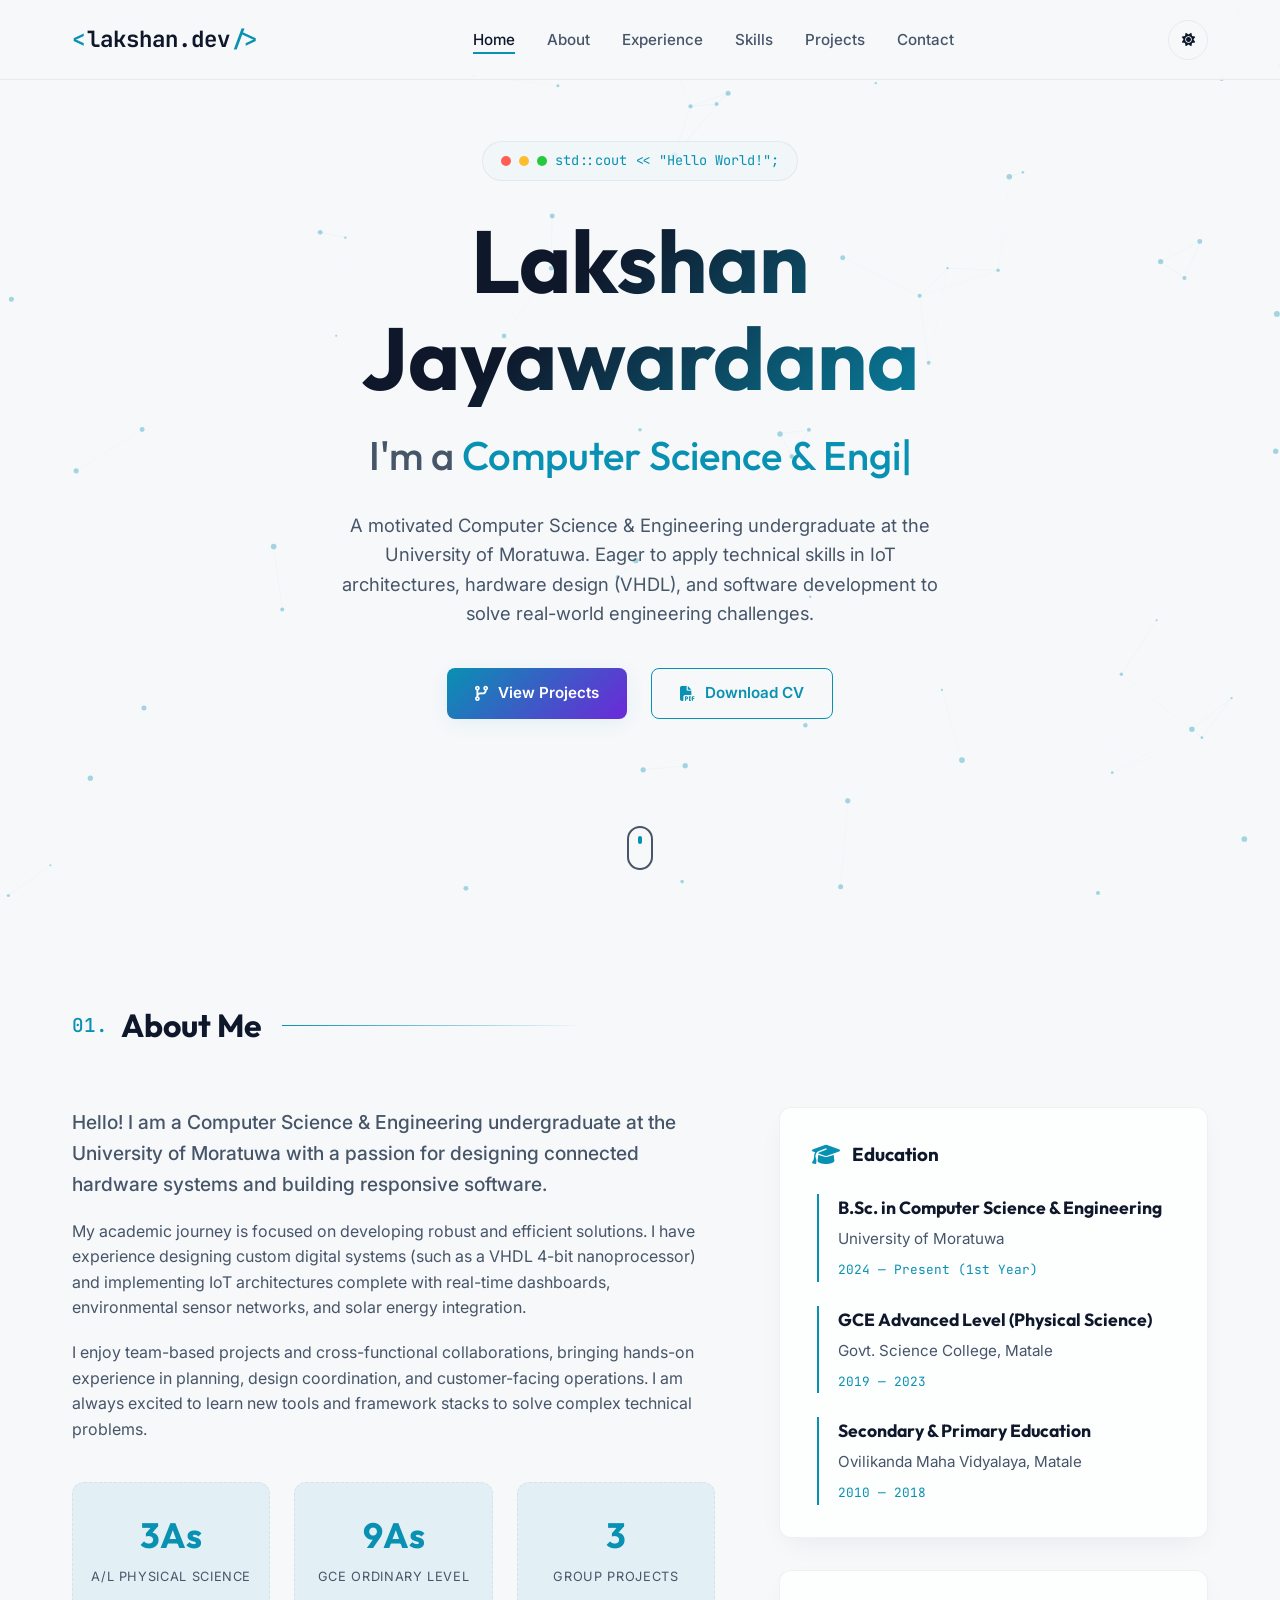
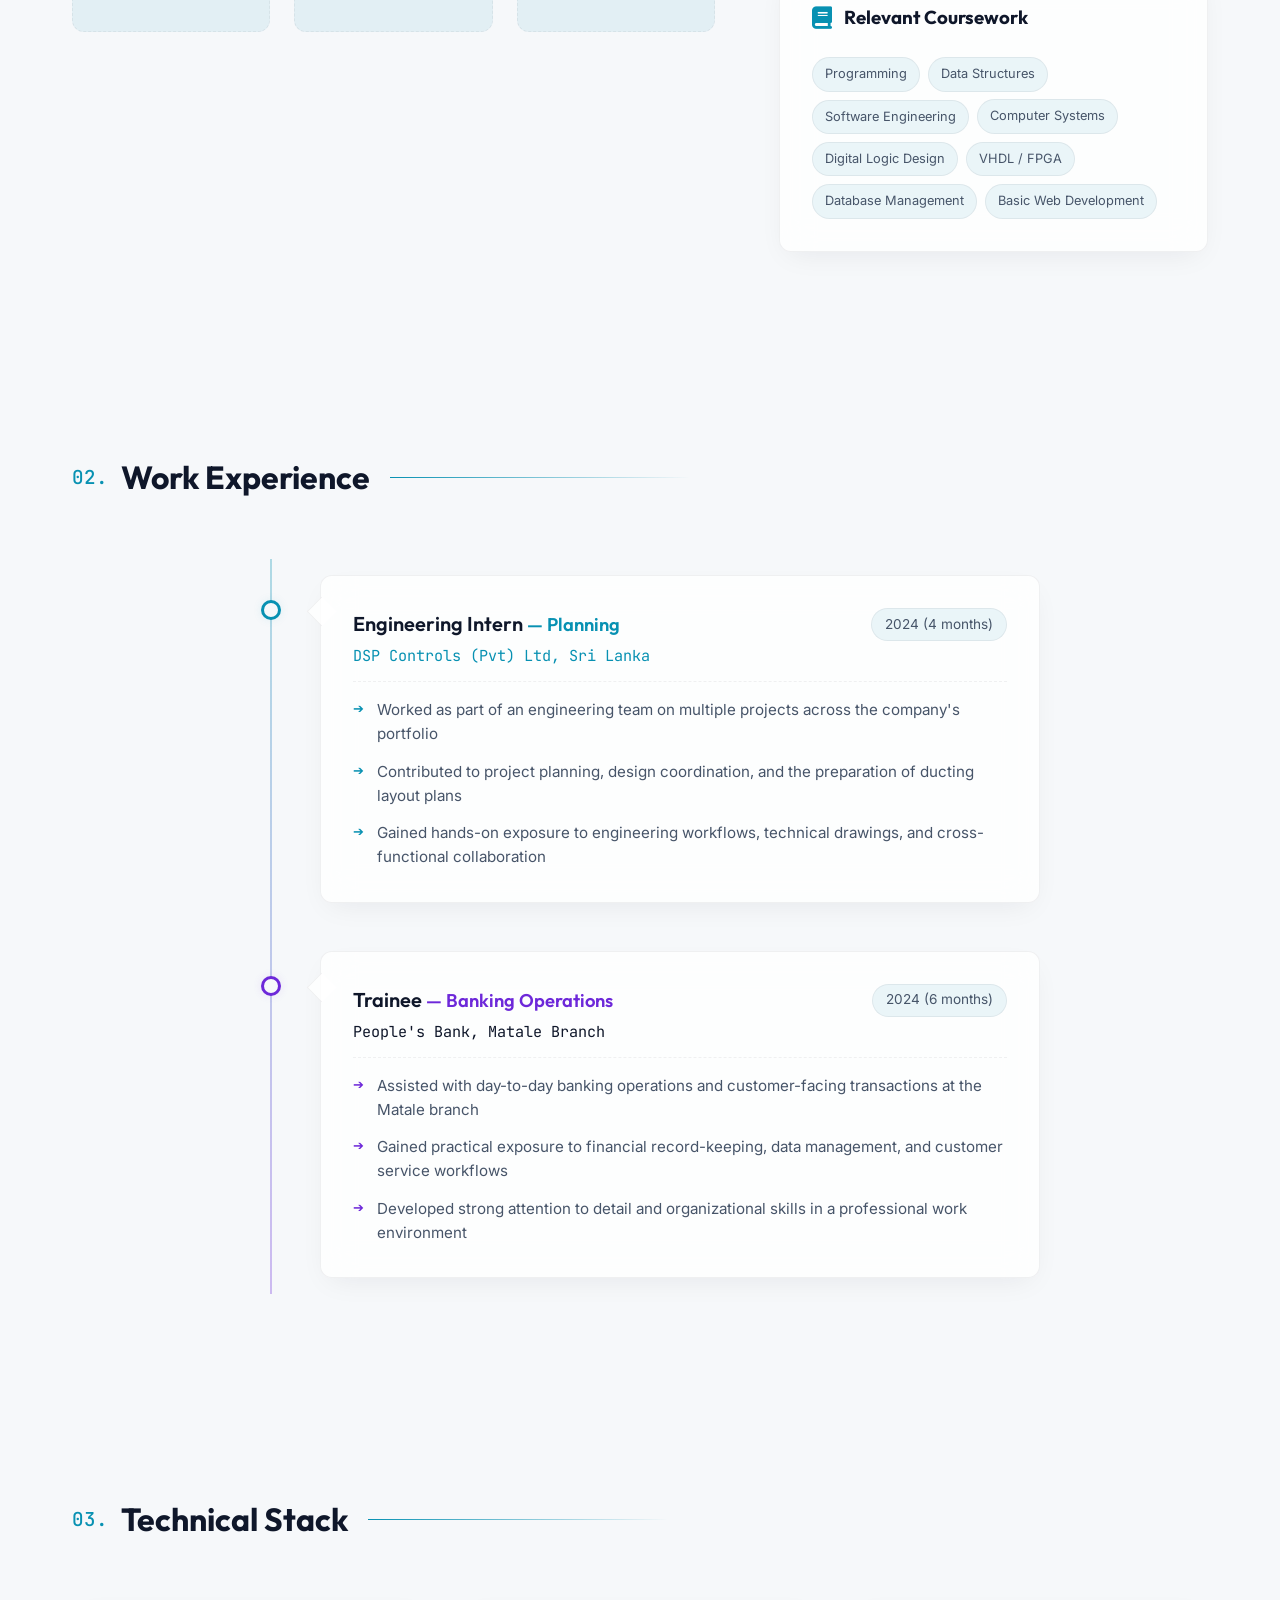
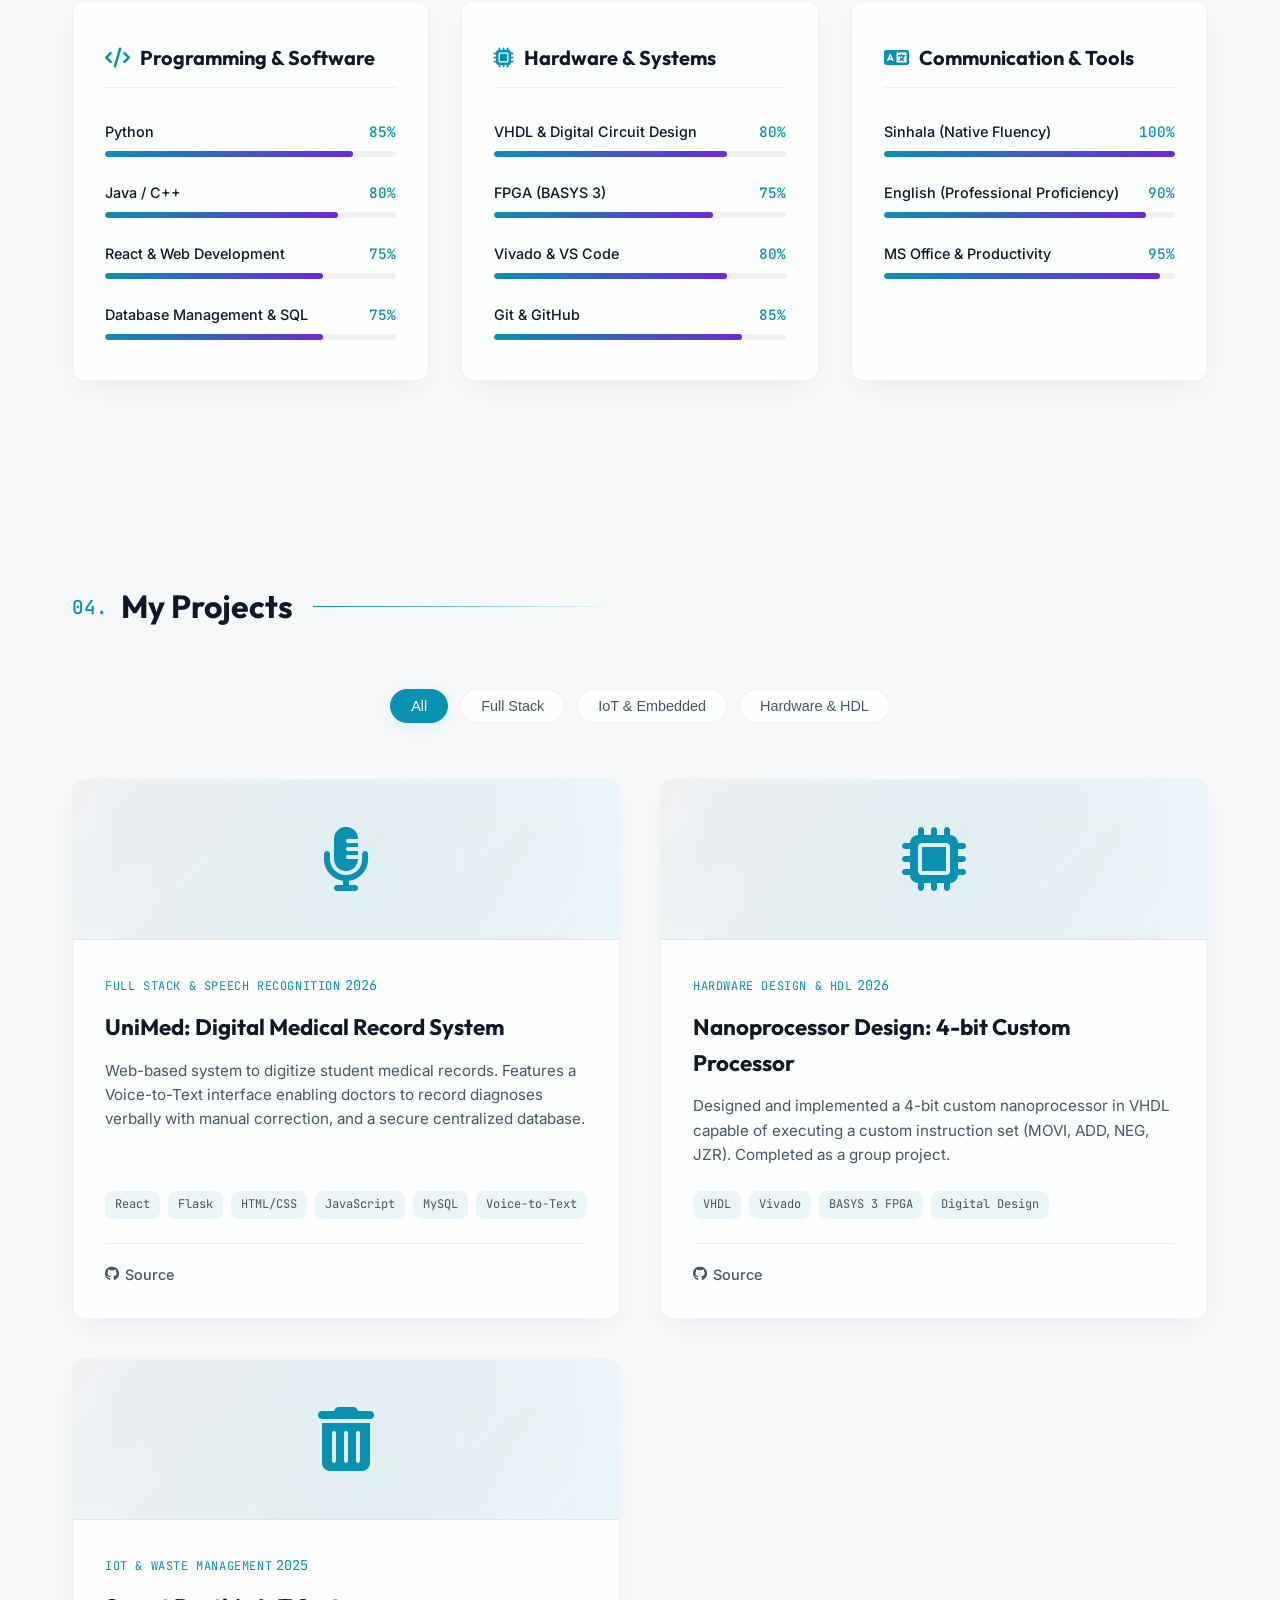
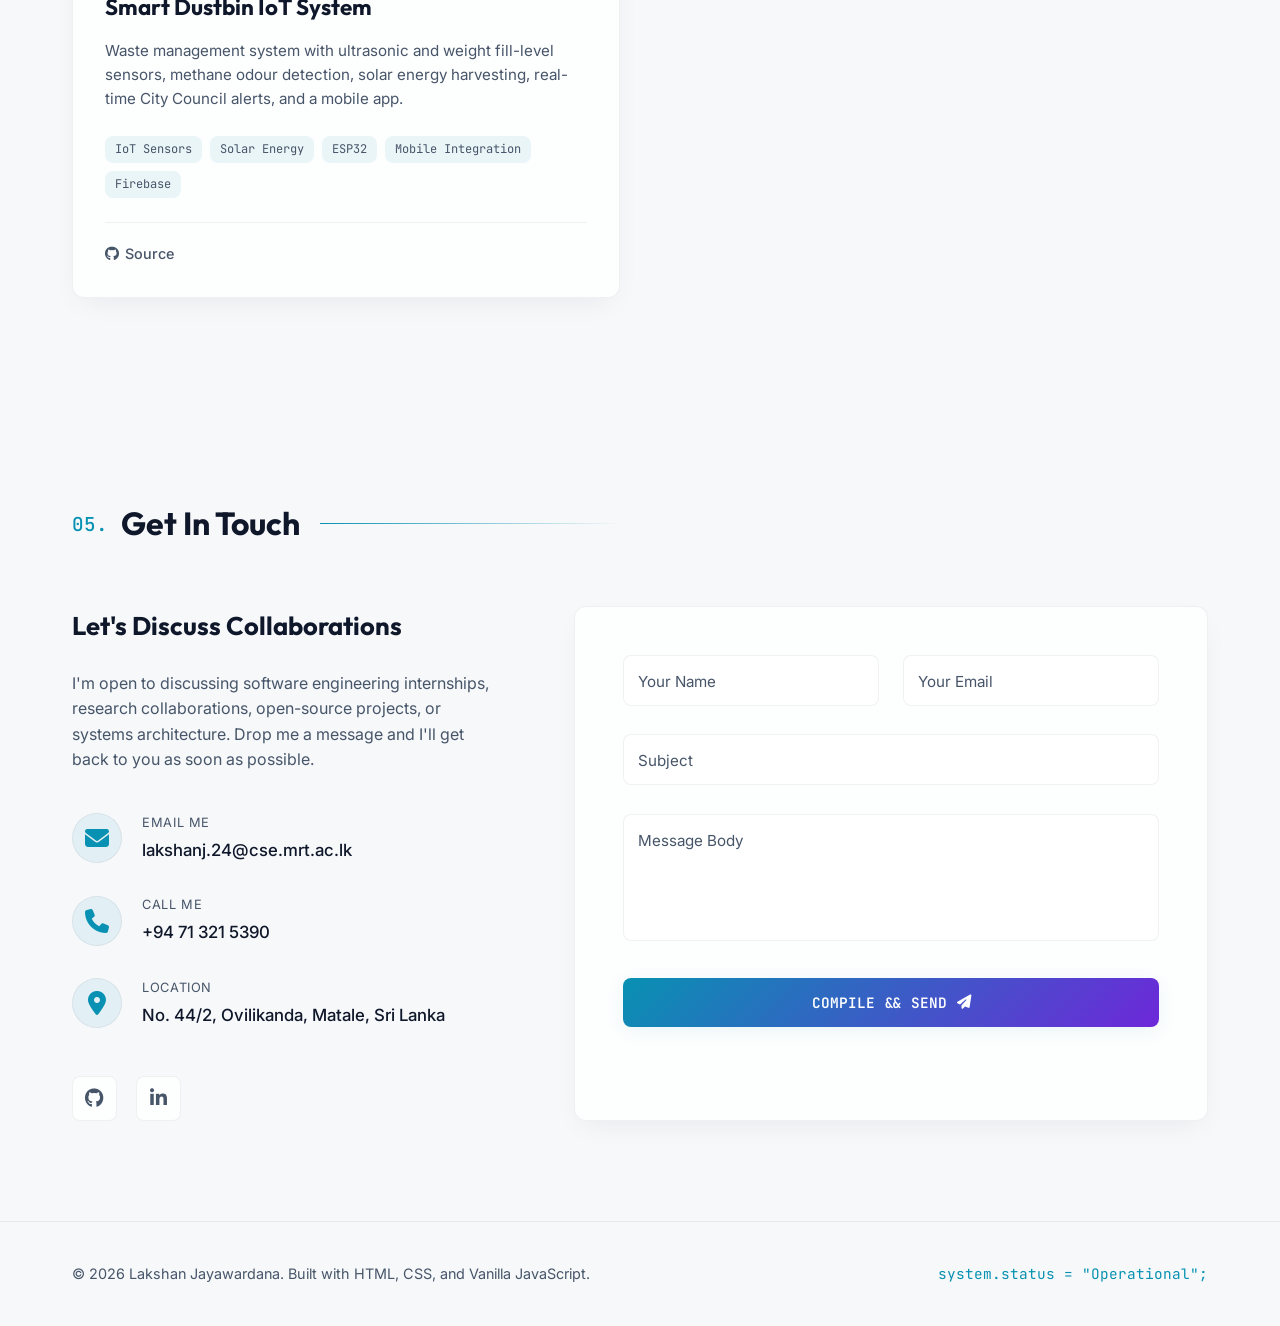
==== index.html @ 5924fc54 "portfolio" ====
<!DOCTYPE html>
<html lang="en">

<head>
    <meta charset="UTF-8">
    <meta name="viewport" content="width=device-width, initial-scale=1.0">
    <title>Lakshan Jayawardana | Computer Science & Engineering Undergraduate Portfolio</title>
    <meta name="description"
        content="Portfolio of Lakshan Jayawardana, a Computer Science & Engineering undergraduate at the University of Moratuwa specializing in IoT architectures, VHDL & FPGA design, and Full-Stack Web Development.">
    <!-- Google Fonts: Outfit (headings) & Inter (body) & JetBrains Mono (code elements) -->
    <link rel="preconnect" href="https://fonts.googleapis.com">
    <link rel="preconnect" href="https://fonts.gstatic.com" crossorigin>
    <link
        href="https://fonts.googleapis.com/css2?family=Inter:wght@300;400;500;600;700&family=JetBrains+Mono:wght@400;500;600&family=Outfit:wght@400;500;600;700;800&display=swap"
        rel="stylesheet">
    <!-- FontAwesome Icons -->
    <link rel="stylesheet" href="https://cdnjs.cloudflare.com/ajax/libs/font-awesome/6.4.0/css/all.min.css">
    <!-- Main Stylesheet -->
    <link rel="stylesheet" href="style.css">
</head>

<body class="dark-theme">
    <!-- Particle Background Canvas -->
    <canvas id="canvas-bg"></canvas>

    <!-- Header Navigation -->
    <header class="header">
        <div class="header-container">
            <a href="#home" class="logo">
                <span class="code-bracket">&lt;</span>
                <span class="logo-text">lakshan.dev</span>
                <span class="code-bracket">/&gt;</span>
            </a>

            <nav class="navbar" id="navbar">
                <ul class="nav-menu">
                    <li class="nav-item"><a href="#home" class="nav-link active">Home</a></li>
                    <li class="nav-item"><a href="#about" class="nav-link">About</a></li>
                    <li class="nav-item"><a href="#experience" class="nav-link">Experience</a></li>
                    <li class="nav-item"><a href="#skills" class="nav-link">Skills</a></li>
                    <li class="nav-item"><a href="#projects" class="nav-link">Projects</a></li>
                    <li class="nav-item"><a href="#contact" class="nav-link">Contact</a></li>
                </ul>
            </nav>

            <div class="nav-actions">
                <button id="theme-toggle" class="theme-toggle-btn" aria-label="Toggle light/dark theme">
                    <i class="fa-solid fa-moon"></i>
                </button>
                <button class="mobile-toggle" id="mobile-toggle" aria-label="Toggle menu">
                    <span class="bar"></span>
                    <span class="bar"></span>
                    <span class="bar"></span>
                </button>
            </div>
        </div>
    </header>

    <!-- Hero Section -->
    <section id="home" class="hero-section">
        <div class="hero-content">
            <div class="terminal-badge">
                <span class="terminal-dot red"></span>
                <span class="terminal-dot yellow"></span>
                <span class="terminal-dot green"></span>
                <span class="terminal-text">std::cout &lt;&lt; "Hello World!";</span>
            </div>
            <h1 class="hero-title">Lakshan Jayawardana</h1>
            <h2 class="hero-subtitle">I'm a <span id="typed-text"></span><span class="typed-cursor">|</span></h2>
            <p class="hero-description">
                A motivated Computer Science & Engineering undergraduate at the University of Moratuwa. Eager to apply
                technical skills in IoT architectures, hardware design (VHDL), and software development to solve
                real-world engineering challenges.
            </p>
            <div class="hero-cta">
                <a href="#projects" class="btn btn-primary">
                    <i class="fa-solid fa-code-branch"></i> View Projects
                </a>
                <a href="CV_Lakshan_Jayawardana.pdf" class="btn btn-secondary" target="_blank"
                    download="CV_Lakshan_Jayawardana.pdf">
                    <i class="fa-solid fa-file-pdf"></i> Download CV
                </a>
            </div>
        </div>
        <div class="scroll-indicator">
            <a href="#about" aria-label="Scroll down">
                <span class="mouse">
                    <span class="wheel"></span>
                </span>
            </a>
        </div>
    </section>

    <!-- Main Content Area -->
    <main>
        <!-- About Section -->
        <section id="about" class="about-section section-padding">
            <div class="container">
                <div class="section-header">
                    <span class="section-number">01.</span>
                    <h2 class="section-title">About Me</h2>
                    <div class="section-line"></div>
                </div>

                <div class="about-grid">
                    <div class="about-info">
                        <p class="paragraph-lead">
                            Hello! I am a Computer Science & Engineering undergraduate at the University of Moratuwa
                            with a passion for designing connected hardware systems and building responsive software.
                        </p>
                        <p>
                            My academic journey is focused on developing robust and efficient solutions. I have
                            experience designing custom digital systems (such as a VHDL 4-bit nanoprocessor) and
                            implementing IoT architectures complete with real-time dashboards, environmental sensor
                            networks, and solar energy integration.
                        </p>
                        <p>
                            I enjoy team-based projects and cross-functional collaborations, bringing hands-on
                            experience in planning, design coordination, and customer-facing operations. I am always
                            excited to learn new tools and framework stacks to solve complex technical problems.
                        </p>
                        <div class="stats-grid">
                            <div class="stat-card">
                                <h3 class="stat-num">3As</h3>
                                <p class="stat-label">A/L Physical Science</p>
                            </div>
                            <div class="stat-card">
                                <h3 class="stat-num">9As</h3>
                                <p class="stat-label">GCE Ordinary Level</p>
                            </div>
                            <div class="stat-card">
                                <h3 class="stat-num">3</h3>
                                <p class="stat-label">Group Projects</p>
                            </div>
                        </div>
                    </div>

                    <div class="about-education">
                        <div class="card glass-card education-card">
                            <div class="card-header">
                                <i class="fa-solid fa-graduation-cap card-icon"></i>
                                <h3>Education</h3>
                            </div>
                            <div class="education-item" style="margin-bottom: 1.5rem;">
                                <h4 class="edu-degree">B.Sc. in Computer Science & Engineering</h4>
                                <p class="edu-school">University of Moratuwa</p>
                                <span class="edu-date">2024 — Present (1st Year)</span>
                            </div>
                            <div class="education-item" style="margin-bottom: 1.5rem;">
                                <h4 class="edu-degree">GCE Advanced Level (Physical Science)</h4>
                                <p class="edu-school">Govt. Science College, Matale</p>
                                <span class="edu-date">2019 — 2023</span>
                            </div>
                            <div class="education-item">
                                <h4 class="edu-degree">Secondary & Primary Education</h4>
                                <p class="edu-school">Ovilikanda Maha Vidyalaya, Matale</p>
                                <span class="edu-date">2010 — 2018</span>
                            </div>
                        </div>

                        <div class="card glass-card coursework-card">
                            <div class="card-header">
                                <i class="fa-solid fa-book card-icon"></i>
                                <h3>Relevant Coursework</h3>
                            </div>
                            <div class="coursework-tags">
                                <span class="course-tag">Programming</span>
                                <span class="course-tag">Data Structures</span>
                                <span class="course-tag">Software Engineering</span>
                                <span class="course-tag">Computer Systems</span>
                                <span class="course-tag">Digital Logic Design</span>
                                <span class="course-tag">VHDL / FPGA</span>
                                <span class="course-tag">Database Management</span>
                                <span class="course-tag">Basic Web Development</span>
                            </div>
                        </div>
                    </div>
                </div>
            </div>
        </section>

        <!-- Experience Section -->
        <section id="experience" class="experience-section section-padding">
            <div class="container">
                <div class="section-header">
                    <span class="section-number">02.</span>
                    <h2 class="section-title">Work Experience</h2>
                    <div class="section-line"></div>
                </div>

                <div class="experience-timeline">
                    <!-- Item 1: Engineering Intern -->
                    <div class="timeline-item">
                        <div class="timeline-dot"></div>
                        <div class="card glass-card timeline-content">
                            <div class="timeline-header">
                                <div>
                                    <h3 class="job-title">Engineering Intern <span>— Planning</span></h3>
                                    <div class="job-company">
                                        <a href="https://dspcontrols.lk" target="_blank" rel="noopener noreferrer">DSP
                                            Controls (Pvt) Ltd, Sri Lanka</a>
                                    </div>
                                </div>
                                <span class="job-date">2024 (4 months)</span>
                            </div>
                            <ul class="job-details">
                                <li>Worked as part of an engineering team on multiple projects across the company's
                                    portfolio</li>
                                <li>Contributed to project planning, design coordination, and the preparation of ducting
                                    layout plans</li>
                                <li>Gained hands-on exposure to engineering workflows, technical drawings, and
                                    cross-functional collaboration</li>
                            </ul>
                        </div>
                    </div>

                    <!-- Item 2: Trainee - Banking Operations -->
                    <div class="timeline-item">
                        <div class="timeline-dot"></div>
                        <div class="card glass-card timeline-content">
                            <div class="timeline-header">
                                <div>
                                    <h3 class="job-title">Trainee <span>— Banking Operations</span></h3>
                                    <div class="job-company">People's Bank, Matale Branch</div>
                                </div>
                                <span class="job-date">2024 (6 months)</span>
                            </div>
                            <ul class="job-details">
                                <li>Assisted with day-to-day banking operations and customer-facing transactions at the
                                    Matale branch</li>
                                <li>Gained practical exposure to financial record-keeping, data management, and customer
                                    service workflows</li>
                                <li>Developed strong attention to detail and organizational skills in a professional
                                    work environment</li>
                            </ul>
                        </div>
                    </div>
                </div>
            </div>
        </section>

        <!-- Skills Section -->
        <section id="skills" class="skills-section section-padding">
            <div class="container">
                <div class="section-header">
                    <span class="section-number">03.</span>
                    <h2 class="section-title">Technical Stack</h2>
                    <div class="section-line"></div>
                </div>

                <div class="skills-grid">
                    <!-- Programming & Software -->
                    <div class="card glass-card skill-category-card">
                        <h3 class="skill-category-title"><i class="fa-solid fa-code"></i> Programming & Software</h3>
                        <div class="skill-list">
                            <div class="skill-item">
                                <div class="skill-info">
                                    <span class="skill-name">Python</span>
                                    <span class="skill-pct">85%</span>
                                </div>
                                <div class="skill-bar-bg">
                                    <div class="skill-bar-fill" style="width: 85%;"></div>
                                </div>
                            </div>
                            <div class="skill-item">
                                <div class="skill-info">
                                    <span class="skill-name">Java / C++</span>
                                    <span class="skill-pct">80%</span>
                                </div>
                                <div class="skill-bar-bg">
                                    <div class="skill-bar-fill" style="width: 80%;"></div>
                                </div>
                            </div>
                            <div class="skill-item">
                                <div class="skill-info">
                                    <span class="skill-name">React & Web Development</span>
                                    <span class="skill-pct">75%</span>
                                </div>
                                <div class="skill-bar-bg">
                                    <div class="skill-bar-fill" style="width: 75%;"></div>
                                </div>
                            </div>
                            <div class="skill-item">
                                <div class="skill-info">
                                    <span class="skill-name">Database Management & SQL</span>
                                    <span class="skill-pct">75%</span>
                                </div>
                                <div class="skill-bar-bg">
                                    <div class="skill-bar-fill" style="width: 75%;"></div>
                                </div>
                            </div>
                        </div>
                    </div>

                    <!-- Hardware & Systems -->
                    <div class="card glass-card skill-category-card">
                        <h3 class="skill-category-title"><i class="fa-solid fa-microchip"></i> Hardware & Systems</h3>
                        <div class="skill-list">
                            <div class="skill-item">
                                <div class="skill-info">
                                    <span class="skill-name">VHDL & Digital Circuit Design</span>
                                    <span class="skill-pct">80%</span>
                                </div>
                                <div class="skill-bar-bg">
                                    <div class="skill-bar-fill" style="width: 80%;"></div>
                                </div>
                            </div>
                            <div class="skill-item">
                                <div class="skill-info">
                                    <span class="skill-name">FPGA (BASYS 3)</span>
                                    <span class="skill-pct">75%</span>
                                </div>
                                <div class="skill-bar-bg">
                                    <div class="skill-bar-fill" style="width: 75%;"></div>
                                </div>
                            </div>
                            <div class="skill-item">
                                <div class="skill-info">
                                    <span class="skill-name">Vivado & VS Code</span>
                                    <span class="skill-pct">80%</span>
                                </div>
                                <div class="skill-bar-bg">
                                    <div class="skill-bar-fill" style="width: 80%;"></div>
                                </div>
                            </div>
                            <div class="skill-item">
                                <div class="skill-info">
                                    <span class="skill-name">Git & GitHub</span>
                                    <span class="skill-pct">85%</span>
                                </div>
                                <div class="skill-bar-bg">
                                    <div class="skill-bar-fill" style="width: 85%;"></div>
                                </div>
                            </div>
                        </div>
                    </div>

                    <!-- Languages & Productivity -->
                    <div class="card glass-card skill-category-card">
                        <h3 class="skill-category-title"><i class="fa-solid fa-language"></i> Communication & Tools</h3>
                        <div class="skill-list">
                            <div class="skill-item">
                                <div class="skill-info">
                                    <span class="skill-name">Sinhala (Native Fluency)</span>
                                    <span class="skill-pct">100%</span>
                                </div>
                                <div class="skill-bar-bg">
                                    <div class="skill-bar-fill" style="width: 100%;"></div>
                                </div>
                            </div>
                            <div class="skill-item">
                                <div class="skill-info">
                                    <span class="skill-name">English (Professional Proficiency)</span>
                                    <span class="skill-pct">90%</span>
                                </div>
                                <div class="skill-bar-bg">
                                    <div class="skill-bar-fill" style="width: 90%;"></div>
                                </div>
                            </div>
                            <div class="skill-item">
                                <div class="skill-info">
                                    <span class="skill-name">MS Office & Productivity</span>
                                    <span class="skill-pct">95%</span>
                                </div>
                                <div class="skill-bar-bg">
                                    <div class="skill-bar-fill" style="width: 95%;"></div>
                                </div>
                            </div>
                        </div>
                    </div>
                </div>
            </div>
        </section>

        <!-- Projects Section -->
        <section id="projects" class="projects-section section-padding">
            <div class="container">
                <div class="section-header">
                    <span class="section-number">04.</span>
                    <h2 class="section-title">My Projects</h2>
                    <div class="section-line"></div>
                </div>

                <!-- Projects Filter -->
                <div class="project-filters">
                    <button class="filter-btn active" data-filter="all">All</button>
                    <button class="filter-btn" data-filter="web">Full Stack</button>
                    <button class="filter-btn" data-filter="iot">IoT & Embedded</button>
                    <button class="filter-btn" data-filter="hw">Hardware & HDL</button>
                </div>

                <!-- Projects Grid -->
                <div class="projects-grid">
                    <!-- Project 1: UniMed -->
                    <div class="project-card glass-card" data-category="web">
                        <div class="project-img-placeholder">
                            <i class="fa-solid fa-microphone-lines project-banner-icon"></i>
                        </div>
                        <div class="project-content">
                            <div class="project-meta">
                                <span class="project-type">Full Stack & Speech Recognition</span>
                                <span class="project-year"
                                    style="font-family: 'JetBrains Mono', monospace; font-size: 0.85rem; color: var(--primary-color);">2026</span>
                            </div>
                            <h3 class="project-title">UniMed: Digital Medical Record System</h3>
                            <p class="project-desc">
                                Web-based system to digitize student medical records. Features a Voice-to-Text interface
                                enabling doctors to record diagnoses verbally with manual correction, and a secure
                                centralized database.
                            </p>
                            <div class="project-tech-tags">
                                <span>React</span>
                                <span>Flask</span>
                                <span>HTML/CSS</span>
                                <span>JavaScript</span>
                                <span>MySQL</span>
                                <span>Voice-to-Text</span>
                            </div>
                            <div class="project-links">
                                <a href="https://github.com/Kamithaakash/UniMed-MORASHIFT" target="_blank"
                                    rel="noopener noreferrer" aria-label="GitHub Repository"><i
                                        class="fa-brands fa-github"></i> Source</a>
                            </div>
                        </div>
                    </div>

                    <!-- Project 2: Nanoprocessor Design -->
                    <div class="project-card glass-card" data-category="hw">
                        <div class="project-img-placeholder">
                            <i class="fa-solid fa-microchip project-banner-icon"></i>
                        </div>
                        <div class="project-content">
                            <div class="project-meta">
                                <span class="project-type">Hardware Design & HDL</span>
                                <span class="project-year"
                                    style="font-family: 'JetBrains Mono', monospace; font-size: 0.85rem; color: var(--primary-color);">2026</span>
                            </div>
                            <h3 class="project-title">Nanoprocessor Design: 4-bit Custom Processor</h3>
                            <p class="project-desc">
                                Designed and implemented a 4-bit custom nanoprocessor in VHDL capable of executing a
                                custom instruction set (MOVI, ADD, NEG, JZR). Completed as a group project.
                            </p>
                            <div class="project-tech-tags">
                                <span>VHDL</span>
                                <span>Vivado</span>
                                <span>BASYS 3 FPGA</span>
                                <span>Digital Design</span>
                            </div>
                            <div class="project-links">
                                <a href="https://github.com/LakshanSj/4bit-nanoprocessor" target="_blank"
                                    rel="noopener noreferrer" aria-label="GitHub Repository"><i
                                        class="fa-brands fa-github"></i> Source</a>
                            </div>
                        </div>
                    </div>

                    <!-- Project 3: Smart Dustbin -->
                    <div class="project-card glass-card" data-category="iot">
                        <div class="project-img-placeholder">
                            <i class="fa-solid fa-trash-can project-banner-icon"></i>
                        </div>
                        <div class="project-content">
                            <div class="project-meta">
                                <span class="project-type">IoT & Waste Management</span>
                                <span class="project-year"
                                    style="font-family: 'JetBrains Mono', monospace; font-size: 0.85rem; color: var(--primary-color);">2025</span>
                            </div>
                            <h3 class="project-title">Smart Dustbin IoT System</h3>
                            <p class="project-desc">
                                Waste management system with ultrasonic and weight fill-level sensors, methane odour
                                detection, solar energy harvesting, real-time City Council alerts, and a mobile app.
                            </p>
                            <div class="project-tech-tags">
                                <span>IoT Sensors</span>
                                <span>Solar Energy</span>
                                <span>ESP32</span>
                                <span>Mobile Integration</span>
                                <span>Firebase</span>
                            </div>
                            <div class="project-links">
                                <a href="https://github.com/LakshanSj/smart-dustbin-waste-management-system"
                                    target="_blank" rel="noopener noreferrer" aria-label="GitHub Repository"><i
                                        class="fa-brands fa-github"></i> Source</a>
                            </div>
                        </div>
                    </div>
                </div>
            </div>
        </section>

        <!-- Contact Section -->
        <section id="contact" class="contact-section section-padding">
            <div class="container">
                <div class="section-header">
                    <span class="section-number">05.</span>
                    <h2 class="section-title">Get In Touch</h2>
                    <div class="section-line"></div>
                </div>

                <div class="contact-grid">
                    <div class="contact-info">
                        <h3 class="contact-subtitle">Let's Discuss Collaborations</h3>
                        <p>
                            I'm open to discussing software engineering internships, research collaborations,
                            open-source projects, or systems architecture. Drop me a message and I'll get back to you as
                            soon as possible.
                        </p>
                        <div class="contact-details">
                            <div class="contact-detail-item">
                                <i class="fa-solid fa-envelope detail-icon"></i>
                                <div>
                                    <span class="detail-label">Email Me</span>
                                    <a href="mailto:lakshanj.24@cse.mrt.ac.lk"
                                        class="detail-value">lakshanj.24@cse.mrt.ac.lk</a>
                                </div>
                            </div>
                            <div class="contact-detail-item">
                                <i class="fa-solid fa-phone detail-icon"></i>
                                <div>
                                    <span class="detail-label">Call Me</span>
                                    <a href="tel:+94713215390" class="detail-value">+94 71 321 5390</a>
                                </div>
                            </div>
                            <div class="contact-detail-item">
                                <i class="fa-solid fa-location-dot detail-icon"></i>
                                <div>
                                    <span class="detail-label">Location</span>
                                    <span class="detail-value">No. 44/2, Ovilikanda, Matale, Sri Lanka</span>
                                </div>
                            </div>
                        </div>
                        <div class="social-links">
                            <a href="https://github.com/LakshanSj" target="_blank" rel="noopener noreferrer"
                                aria-label="GitHub"><i class="fa-brands fa-github"></i></a>
                            <a href="https://www.linkedin.com/in/lakshan-jayawardana/" target="_blank"
                                rel="noopener noreferrer" aria-label="LinkedIn"><i
                                    class="fa-brands fa-linkedin-in"></i></a>
                        </div>
                    </div>

                    <!-- Contact Form -->
                    <div class="card glass-card contact-card">
                        <form id="contact-form" class="contact-form">
                            <div class="form-row">
                                <div class="form-group">
                                    <input type="text" id="name" name="name" required placeholder=" ">
                                    <label for="name">Your Name</label>
                                </div>
                                <div class="form-group">
                                    <input type="email" id="email" name="email" required placeholder=" ">
                                    <label for="email">Your Email</label>
                                </div>
                            </div>
                            <div class="form-group">
                                <input type="text" id="subject" name="subject" required placeholder=" ">
                                <label for="subject">Subject</label>
                            </div>
                            <div class="form-group">
                                <textarea id="message" name="message" rows="5" required placeholder=" "></textarea>
                                <label for="message">Message Body</label>
                            </div>
                            <button type="submit" id="submit-btn" class="btn btn-primary btn-submit">
                                <span>compile &amp;&amp; send</span>
                                <i class="fa-solid fa-paper-plane btn-icon"></i>
                            </button>
                            <div id="form-status" class="form-status"></div>
                        </form>
                    </div>
                </div>
            </div>
        </section>
    </main>

    <!-- Footer -->
    <footer class="footer">
        <div class="container footer-container">
            <p class="copyright">&copy; 2026 Lakshan Jayawardana. Built with HTML, CSS, and Vanilla JavaScript.</p>
            <p class="footer-tag">system.status = "Operational";</p>
        </div>
    </footer>

    <!-- Main JavaScript -->
    <script src="script.js"></script>
</body>

</html>
---- style.css ----
/* Global Variables & Theme Configuration */
:root {
    --transition-speed: 0.3s;
    --border-radius: 12px;
    --border-radius-sm: 8px;
    --border-radius-lg: 20px;
    
    /* Dark Theme Variables (Default) */
    --bg-color: #080c14;
    --text-color: #f1f5f9;
    --text-muted: #94a3b8;
    --primary-color: #00f0ff; /* Neon cyan */
    --primary-glow: rgba(0, 240, 255, 0.15);
    --primary-hover: #00c8d6;
    --secondary-color: #8b5cf6; /* Neon Violet */
    --secondary-glow: rgba(139, 92, 246, 0.15);
    --secondary-hover: #7c3aed;
    --card-bg: rgba(13, 20, 35, 0.65);
    --card-border: rgba(255, 255, 255, 0.05);
    --nav-bg: rgba(8, 12, 20, 0.75);
    --shadow-color: rgba(0, 0, 0, 0.6);
    --terminal-bg: rgba(21, 29, 45, 0.6);
    --form-input-bg: rgba(13, 20, 35, 0.9);
    
    /* System Accents */
    --accent-red: #ff5f56;
    --accent-yellow: #ffbd2e;
    --accent-green: #27c93f;
    --highlight-bg: rgba(0, 240, 255, 0.1);
    
    /* Layout Constants */
    --header-height: 80px;
    --container-width: 1200px;
}

/* Light Theme Variables */
body.light-theme {
    --bg-color: #f6f8fa;
    --text-color: #0f172a;
    --text-muted: #475569;
    --primary-color: #0891b2; /* Cyan dark */
    --primary-glow: rgba(8, 145, 178, 0.1);
    --primary-hover: #0e7490;
    --secondary-color: #6d28d9; /* Violet dark */
    --secondary-glow: rgba(109, 40, 217, 0.1);
    --secondary-hover: #5b21b6;
    --card-bg: rgba(255, 255, 255, 0.8);
    --card-border: rgba(15, 23, 42, 0.06);
    --nav-bg: rgba(246, 248, 250, 0.85);
    --shadow-color: rgba(15, 23, 42, 0.08);
    --terminal-bg: rgba(241, 245, 249, 0.8);
    --form-input-bg: rgba(255, 255, 255, 0.95);
    --highlight-bg: rgba(8, 145, 178, 0.08);
}

/* Reset & Core Styling */
* {
    margin: 0;
    padding: 0;
    box-sizing: border-box;
}

html {
    scroll-behavior: smooth;
}

body {
    background-color: var(--bg-color);
    color: var(--text-color);
    font-family: 'Inter', sans-serif;
    line-height: 1.6;
    overflow-x: hidden;
    transition: background-color var(--transition-speed) ease, color var(--transition-speed) ease;
}

/* Scrollbar customization */
::-webkit-scrollbar {
    width: 10px;
}
::-webkit-scrollbar-track {
    background: var(--bg-color);
}
::-webkit-scrollbar-thumb {
    background: var(--card-border);
    border-radius: var(--border-radius-sm);
}
::-webkit-scrollbar-thumb:hover {
    background: var(--text-muted);
}

/* Particle Canvas */
#canvas-bg {
    position: fixed;
    top: 0;
    left: 0;
    width: 100vw;
    height: 100vh;
    z-index: -1;
    pointer-events: none;
}

/* Typography */
h1, h2, h3, h4, h5, h6 {
    font-family: 'Outfit', sans-serif;
    color: var(--text-color);
    font-weight: 700;
}

a {
    color: inherit;
    text-decoration: none;
    transition: color var(--transition-speed) ease;
}

code, .code-font {
    font-family: 'JetBrains Mono', monospace;
    font-size: 0.9em;
}

/* Layout Utilities */
.container {
    max-width: var(--container-width);
    margin: 0 auto;
    padding: 0 2rem;
    width: 100%;
}

.section-padding {
    padding: 100px 0;
}

/* Glassmorphic Card base */
.glass-card {
    background: var(--card-bg);
    backdrop-filter: blur(16px);
    -webkit-backdrop-filter: blur(16px);
    border: 1px solid var(--card-border);
    border-radius: var(--border-radius);
    box-shadow: 0 10px 30px -10px var(--shadow-color);
    transition: transform var(--transition-speed) cubic-bezier(0.25, 0.46, 0.45, 0.94),
                box-shadow var(--transition-speed) ease,
                border-color var(--transition-speed) ease;
}

/* Section Header Styles */
.section-header {
    display: flex;
    align-items: center;
    margin-bottom: 3.5rem;
}

.section-number {
    font-family: 'JetBrains Mono', monospace;
    color: var(--primary-color);
    font-size: 1.2rem;
    margin-right: 0.8rem;
    font-weight: 500;
}

.section-title {
    font-size: 2rem;
    white-space: nowrap;
}

.section-line {
    height: 1px;
    background: linear-gradient(90deg, var(--primary-color), transparent);
    width: 100%;
    margin-left: 20px;
    max-width: 300px;
}

/* Buttons */
.btn {
    display: inline-flex;
    align-items: center;
    gap: 10px;
    padding: 12px 28px;
    border-radius: var(--border-radius-sm);
    font-weight: 600;
    font-size: 0.95rem;
    cursor: pointer;
    transition: all var(--transition-speed) ease;
    border: none;
    outline: none;
}

.btn-primary {
    background: linear-gradient(135deg, var(--primary-color), var(--secondary-color));
    color: #080c14; /* Keep text readable in neon button */
    box-shadow: 0 4px 20px -2px var(--primary-glow);
}

body.light-theme .btn-primary {
    color: #ffffff;
}

.btn-primary:hover {
    transform: translateY(-2px);
    box-shadow: 0 8px 25px -2px var(--primary-glow);
}

.btn-secondary {
    background: transparent;
    border: 1px solid var(--primary-color);
    color: var(--primary-color);
}

.btn-secondary:hover {
    background: var(--highlight-bg);
    transform: translateY(-2px);
}

/* Header & Navigation */
.header {
    position: fixed;
    top: 0;
    left: 0;
    width: 100%;
    height: var(--header-height);
    background-color: var(--nav-bg);
    backdrop-filter: blur(12px);
    -webkit-backdrop-filter: blur(12px);
    border-bottom: 1px solid var(--card-border);
    z-index: 1000;
    transition: transform var(--transition-speed) ease, background-color var(--transition-speed) ease;
}

.header-container {
    display: flex;
    justify-content: space-between;
    align-items: center;
    height: 100%;
    max-width: var(--container-width);
    margin: 0 auto;
    padding: 0 2rem;
}

.logo {
    display: flex;
    align-items: center;
    font-family: 'JetBrains Mono', monospace;
    font-size: 1.4rem;
    font-weight: 700;
}

.code-bracket {
    color: var(--primary-color);
}

.logo-text {
    color: var(--text-color);
    margin: 0 2px;
}

.nav-menu {
    display: flex;
    list-style: none;
    gap: 2rem;
}

.nav-link {
    font-size: 0.95rem;
    font-weight: 500;
    color: var(--text-muted);
    position: relative;
    padding: 5px 0;
}

.nav-link:hover, .nav-link.active {
    color: var(--text-color);
}

.nav-link::after {
    content: '';
    position: absolute;
    bottom: 0;
    left: 0;
    width: 0;
    height: 2px;
    background-color: var(--primary-color);
    transition: width var(--transition-speed) ease;
}

.nav-link.active::after, .nav-link:hover::after {
    width: 100%;
}

.nav-actions {
    display: flex;
    align-items: center;
    gap: 1.5rem;
}

.theme-toggle-btn {
    background: transparent;
    border: 1px solid var(--card-border);
    color: var(--text-color);
    width: 40px;
    height: 40px;
    border-radius: 50%;
    cursor: pointer;
    display: flex;
    justify-content: center;
    align-items: center;
    transition: all var(--transition-speed) ease;
}

.theme-toggle-btn:hover {
    border-color: var(--primary-color);
    color: var(--primary-color);
    background-color: var(--highlight-bg);
}

/* Mobile Toggle Bar */
.mobile-toggle {
    display: none;
    flex-direction: column;
    justify-content: space-between;
    width: 25px;
    height: 18px;
    background: transparent;
    border: none;
    cursor: pointer;
    z-index: 1100;
}

.mobile-toggle .bar {
    width: 100%;
    height: 2px;
    background-color: var(--text-color);
    transition: all 0.3s ease;
}

/* Hero Section */
.hero-section {
    min-height: 100vh;
    display: flex;
    flex-direction: column;
    justify-content: center;
    align-items: center;
    position: relative;
    padding-top: var(--header-height);
    padding-bottom: 120px;
    text-align: center;
}

.hero-content {
    max-width: 800px;
    padding: 0 2rem;
    z-index: 10;
}

.terminal-badge {
    display: inline-flex;
    align-items: center;
    gap: 8px;
    background-color: var(--terminal-bg);
    border: 1px solid var(--card-border);
    border-radius: 50px;
    padding: 8px 18px;
    margin-bottom: 2rem;
}

.terminal-dot {
    width: 10px;
    height: 10px;
    border-radius: 50%;
}

.terminal-dot.red { background-color: var(--accent-red); }
.terminal-dot.yellow { background-color: var(--accent-yellow); }
.terminal-dot.green { background-color: var(--accent-green); }

.terminal-text {
    font-family: 'JetBrains Mono', monospace;
    font-size: 0.85rem;
    color: var(--primary-color);
}

.hero-title {
    font-size: clamp(3rem, 8vw, 5.5rem);
    line-height: 1.1;
    margin-bottom: 1rem;
    background: linear-gradient(135deg, var(--text-color) 40%, var(--primary-color));
    -webkit-background-clip: text;
    -webkit-text-fill-color: transparent;
}

.hero-subtitle {
    font-size: clamp(1.5rem, 4vw, 2.5rem);
    color: var(--text-muted);
    font-weight: 500;
    margin-bottom: 1.5rem;
}

#typed-text {
    color: var(--primary-color);
    font-family: 'Outfit', sans-serif;
}

.typed-cursor {
    animation: blink 0.8s infinite;
    color: var(--primary-color);
}

.hero-description {
    font-size: 1.15rem;
    color: var(--text-muted);
    max-width: 600px;
    margin: 0 auto 2.5rem auto;
}

.hero-cta {
    display: flex;
    justify-content: center;
    gap: 1.5rem;
}

.scroll-indicator {
    position: absolute;
    bottom: 30px;
    left: 50%;
    transform: translateX(-50%);
    z-index: 10;
}

.mouse {
    width: 26px;
    height: 44px;
    border: 2px solid var(--text-muted);
    border-radius: 20px;
    display: block;
    position: relative;
}

.wheel {
    width: 4px;
    height: 8px;
    background-color: var(--primary-color);
    border-radius: 2px;
    position: absolute;
    top: 8px;
    left: 50%;
    transform: translateX(-50%);
    animation: scroll-wheel 1.5s infinite;
}

/* About Section */
.about-grid {
    display: grid;
    grid-template-columns: 3fr 2fr;
    gap: 4rem;
    align-items: start;
}

.paragraph-lead {
    font-size: 1.2rem;
    color: var(--text-color);
    margin-bottom: 1.5rem;
    font-weight: 500;
}

.about-info p {
    color: var(--text-muted);
    margin-bottom: 1.2rem;
}

.stats-grid {
    display: grid;
    grid-template-columns: repeat(3, 1fr);
    gap: 1.5rem;
    margin-top: 2.5rem;
}

.stat-card {
    text-align: center;
    padding: 1.5rem 1rem;
    background: var(--highlight-bg);
    border-radius: var(--border-radius);
    border: 1px dashed var(--card-border);
}

.stat-num {
    font-size: 2.2rem;
    color: var(--primary-color);
    font-family: 'Outfit', sans-serif;
    margin-bottom: 0.2rem;
}

.stat-label {
    font-size: 0.8rem;
    text-transform: uppercase;
    letter-spacing: 0.05em;
    color: var(--text-muted);
}

.about-education {
    display: flex;
    flex-direction: column;
    gap: 2rem;
}

.education-card, .coursework-card {
    padding: 2rem;
}

.card-header {
    display: flex;
    align-items: center;
    gap: 12px;
    margin-bottom: 1.5rem;
}

.card-icon {
    color: var(--primary-color);
    font-size: 1.4rem;
}

.education-item {
    border-left: 2px solid var(--primary-color);
    padding-left: 1.2rem;
    margin-left: 5px;
}

.edu-degree {
    font-size: 1.1rem;
    margin-bottom: 0.3rem;
}

.edu-school {
    color: var(--text-muted);
    font-size: 0.95rem;
    margin-bottom: 0.3rem;
}

.edu-date {
    display: inline-block;
    font-family: 'JetBrains Mono', monospace;
    font-size: 0.8rem;
    color: var(--primary-color);
}

.coursework-tags {
    display: flex;
    flex-wrap: wrap;
    gap: 8px;
}

.course-tag {
    font-size: 0.8rem;
    padding: 6px 12px;
    background-color: var(--highlight-bg);
    border: 1px solid var(--card-border);
    border-radius: 50px;
    color: var(--text-muted);
    transition: all 0.2s ease;
}

.course-tag:hover {
    border-color: var(--primary-color);
    color: var(--text-color);
}

/* Skills Section */
.skills-grid {
    display: grid;
    grid-template-columns: repeat(3, 1fr);
    gap: 2rem;
}

.skill-category-card {
    padding: 2.5rem 2rem;
}

.skill-category-title {
    font-size: 1.25rem;
    margin-bottom: 2rem;
    border-bottom: 1px solid var(--card-border);
    padding-bottom: 0.8rem;
    display: flex;
    align-items: center;
    gap: 10px;
}

.skill-category-title i {
    color: var(--primary-color);
}

.skill-list {
    display: flex;
    flex-direction: column;
    gap: 1.5rem;
}

.skill-item {
    display: flex;
    flex-direction: column;
    gap: 8px;
}

.skill-info {
    display: flex;
    justify-content: space-between;
    font-size: 0.9rem;
    font-weight: 500;
}

.skill-name {
    color: var(--text-color);
}

.skill-pct {
    color: var(--primary-color);
    font-family: 'JetBrains Mono', monospace;
}

.skill-bar-bg {
    height: 6px;
    background-color: var(--card-border);
    border-radius: 10px;
    overflow: hidden;
}

.skill-bar-fill {
    height: 100%;
    background: linear-gradient(90deg, var(--primary-color), var(--secondary-color));
    border-radius: 10px;
    transition: width 1s cubic-bezier(0.22, 1, 0.36, 1);
}

/* Projects Section */
.project-filters {
    display: flex;
    justify-content: center;
    gap: 12px;
    margin-bottom: 3.5rem;
}

.filter-btn {
    background-color: var(--card-bg);
    border: 1px solid var(--card-border);
    color: var(--text-muted);
    padding: 8px 20px;
    border-radius: 50px;
    cursor: pointer;
    font-size: 0.9rem;
    font-weight: 500;
    transition: all var(--transition-speed) ease;
}

.filter-btn:hover, .filter-btn.active {
    color: #080c14;
    background-color: var(--primary-color);
    border-color: var(--primary-color);
    box-shadow: 0 4px 15px var(--primary-glow);
}

body.light-theme .filter-btn:hover,
body.light-theme .filter-btn.active {
    color: #ffffff;
}

.projects-grid {
    display: grid;
    grid-template-columns: repeat(auto-fill, minmax(360px, 1fr));
    gap: 2.5rem;
}

.project-card {
    display: flex;
    flex-direction: column;
    overflow: hidden;
    height: 100%;
    transform-style: preserve-3d;
    perspective: 1000px;
}

.project-card:hover {
    border-color: var(--primary-color);
    box-shadow: 0 15px 35px -10px var(--shadow-color);
}

.project-img-placeholder {
    height: 160px;
    background: linear-gradient(135deg, var(--card-border), var(--highlight-bg));
    display: flex;
    justify-content: center;
    align-items: center;
    border-bottom: 1px solid var(--card-border);
    position: relative;
    overflow: hidden;
}

.project-img-placeholder::after {
    content: '';
    position: absolute;
    width: 150%;
    height: 150%;
    background: radial-gradient(circle, var(--primary-glow) 0%, transparent 70%);
    opacity: 0.5;
}

.project-banner-icon {
    font-size: 4rem;
    color: var(--primary-color);
    z-index: 1;
    transition: transform var(--transition-speed) ease;
}

.project-card:hover .project-banner-icon {
    transform: scale(1.15) rotate(5deg);
}

.project-content {
    padding: 2rem;
    display: flex;
    flex-direction: column;
    flex-grow: 1;
}

.project-meta {
    margin-bottom: 0.8rem;
}

.project-type {
    font-family: 'JetBrains Mono', monospace;
    font-size: 0.75rem;
    color: var(--primary-color);
    text-transform: uppercase;
    letter-spacing: 0.05em;
}

.project-title {
    font-size: 1.4rem;
    margin-bottom: 0.8rem;
}

.project-desc {
    color: var(--text-muted);
    font-size: 0.95rem;
    margin-bottom: 1.5rem;
    flex-grow: 1;
}

.project-tech-tags {
    display: flex;
    flex-wrap: wrap;
    gap: 8px;
    margin-bottom: 1.5rem;
}

.project-tech-tags span {
    font-family: 'JetBrains Mono', monospace;
    font-size: 0.75rem;
    padding: 4px 10px;
    background-color: var(--highlight-bg);
    border-radius: var(--border-radius-sm);
    color: var(--text-muted);
}

.project-links {
    display: flex;
    gap: 1.5rem;
    border-top: 1px solid var(--card-border);
    padding-top: 1.2rem;
    font-size: 0.9rem;
    font-weight: 500;
}

.project-links a {
    display: flex;
    align-items: center;
    gap: 6px;
    color: var(--text-muted);
}

.project-links a:hover {
    color: var(--primary-color);
}

/* Contact Section */
.contact-grid {
    display: grid;
    grid-template-columns: 2fr 3fr;
    gap: 5rem;
}

.contact-subtitle {
    font-size: 1.6rem;
    margin-bottom: 1.5rem;
}

.contact-info p {
    color: var(--text-muted);
    margin-bottom: 2.5rem;
}

.contact-details {
    display: flex;
    flex-direction: column;
    gap: 2rem;
    margin-bottom: 3rem;
}

.contact-detail-item {
    display: flex;
    align-items: center;
    gap: 20px;
}

.detail-icon {
    font-size: 1.5rem;
    color: var(--primary-color);
    width: 50px;
    height: 50px;
    border-radius: 50%;
    background-color: var(--highlight-bg);
    border: 1px solid var(--card-border);
    display: flex;
    justify-content: center;
    align-items: center;
}

.detail-label {
    display: block;
    font-size: 0.8rem;
    text-transform: uppercase;
    letter-spacing: 0.05em;
    color: var(--text-muted);
    margin-bottom: 0.2rem;
}

.detail-value {
    font-size: 1.05rem;
    font-weight: 500;
}

.social-links {
    display: flex;
    gap: 1.2rem;
}

.social-links a {
    width: 45px;
    height: 45px;
    border-radius: var(--border-radius-sm);
    background-color: var(--card-bg);
    border: 1px solid var(--card-border);
    color: var(--text-muted);
    display: flex;
    justify-content: center;
    align-items: center;
    font-size: 1.2rem;
    transition: all var(--transition-speed) ease;
}

.social-links a:hover {
    color: #080c14;
    background-color: var(--primary-color);
    border-color: var(--primary-color);
    transform: translateY(-3px);
    box-shadow: 0 5px 15px var(--primary-glow);
}

body.light-theme .social-links a:hover {
    color: #ffffff;
}

.contact-card {
    padding: 3rem;
}

.contact-form {
    display: flex;
    flex-direction: column;
    gap: 1.8rem;
}

.form-row {
    display: grid;
    grid-template-columns: repeat(2, 1fr);
    gap: 1.5rem;
}

.form-group {
    position: relative;
    width: 100%;
}

.form-group input, .form-group textarea {
    width: 100%;
    background-color: var(--form-input-bg);
    border: 1px solid var(--card-border);
    color: var(--text-color);
    padding: 15px;
    border-radius: var(--border-radius-sm);
    outline: none;
    font-family: inherit;
    font-size: 0.95rem;
    transition: border-color var(--transition-speed) ease, box-shadow var(--transition-speed) ease;
}

.form-group textarea {
    resize: none;
}

.form-group label {
    position: absolute;
    left: 15px;
    top: 15px;
    color: var(--text-muted);
    pointer-events: none;
    transition: all 0.25s ease;
    font-size: 0.95rem;
}

/* Floating Label Animation */
.form-group input:focus ~ label,
.form-group input:not(:placeholder-shown) ~ label,
.form-group textarea:focus ~ label,
.form-group textarea:not(:placeholder-shown) ~ label {
    top: -10px;
    left: 10px;
    font-size: 0.8rem;
    padding: 0 8px;
    background-color: var(--bg-color);
    color: var(--primary-color);
}

.form-group input:focus, .form-group textarea:focus {
    border-color: var(--primary-color);
    box-shadow: 0 0 0 3px var(--primary-glow);
}

.btn-submit {
    justify-content: center;
    padding: 15px 30px;
    font-family: 'JetBrains Mono', monospace;
    font-size: 0.9rem;
    text-transform: uppercase;
}

.btn-icon {
    font-size: 0.9rem;
}

.form-status {
    font-family: 'JetBrains Mono', monospace;
    font-size: 0.85rem;
    text-align: center;
    margin-top: -0.5rem;
    min-height: 20px;
}

.form-status.success {
    color: var(--accent-green);
}

.form-status.error {
    color: var(--accent-red);
}

/* Experience Section Styles */
.experience-timeline {
    position: relative;
    max-width: 800px;
    margin: 0 auto;
    padding: 1rem 0;
}

.experience-timeline::before {
    content: '';
    position: absolute;
    top: 0;
    left: 30px;
    height: 100%;
    width: 2px;
    background: linear-gradient(to bottom, var(--primary-color), var(--secondary-color));
    opacity: 0.3;
}

.timeline-item {
    position: relative;
    margin-bottom: 3rem;
    padding-left: 80px;
    transition: transform var(--transition-speed) ease;
}

.timeline-item:last-child {
    margin-bottom: 0;
}

.timeline-dot {
    position: absolute;
    left: 21px;
    top: 25px;
    width: 20px;
    height: 20px;
    border-radius: 50%;
    background-color: var(--bg-color);
    border: 3px solid var(--primary-color);
    box-shadow: 0 0 10px var(--primary-glow);
    z-index: 2;
    transition: all 0.3s ease;
}

.timeline-item:nth-child(even) .timeline-dot {
    border-color: var(--secondary-color);
    box-shadow: 0 0 10px var(--secondary-glow);
}

.timeline-item:hover .timeline-dot {
    background-color: var(--primary-color);
    transform: scale(1.2);
}

.timeline-item:nth-child(even):hover .timeline-dot {
    background-color: var(--secondary-color);
}

.timeline-content {
    padding: 2rem;
    position: relative;
}

.timeline-content::before {
    content: '';
    position: absolute;
    top: 25px;
    left: -10px;
    width: 20px;
    height: 20px;
    background: var(--card-bg);
    border-left: 1px solid var(--card-border);
    border-bottom: 1px solid var(--card-border);
    transform: rotate(45deg);
    z-index: 1;
}

.timeline-header {
    display: flex;
    justify-content: space-between;
    align-items: flex-start;
    flex-wrap: wrap;
    gap: 0.5rem;
    margin-bottom: 1rem;
    border-bottom: 1px dashed var(--card-border);
    padding-bottom: 0.8rem;
}

.job-title {
    font-size: 1.25rem;
    font-weight: 600;
    color: var(--text-color);
}

.job-title span {
    color: var(--primary-color);
    font-size: 1.15rem;
}

.timeline-item:nth-child(even) .job-title span {
    color: var(--secondary-color);
}

.job-company {
    font-family: 'JetBrains Mono', monospace;
    font-size: 0.95rem;
    margin-top: 0.25rem;
}

.job-company a {
    color: var(--primary-color);
    transition: color 0.2s ease;
}

.timeline-item:nth-child(even) .job-company a {
    color: var(--secondary-color);
}

.job-company a:hover {
    text-decoration: underline;
}

.job-date {
    font-size: 0.85rem;
    color: var(--text-muted);
    background: var(--highlight-bg);
    padding: 0.3rem 0.8rem;
    border-radius: 50px;
    border: 1px solid var(--card-border);
    white-space: nowrap;
}

.job-details {
    list-style: none;
}

.job-details li {
    position: relative;
    padding-left: 1.5rem;
    margin-bottom: 0.8rem;
    color: var(--text-muted);
    font-size: 0.95rem;
}

.job-details li:last-child {
    margin-bottom: 0;
}

.job-details li::before {
    content: '➔';
    position: absolute;
    left: 0;
    top: 1px;
    color: var(--primary-color);
    font-size: 0.8rem;
}

.timeline-item:nth-child(even) .job-details li::before {
    color: var(--secondary-color);
}

/* Footer Section */
.footer {
    border-top: 1px solid var(--card-border);
    padding: 2.5rem 0;
    font-size: 0.9rem;
    color: var(--text-muted);
}

.footer-container {
    display: flex;
    justify-content: space-between;
    align-items: center;
    padding: 0 2rem;
    max-width: var(--container-width);
    margin: 0 auto;
}

.footer-tag {
    font-family: 'JetBrains Mono', monospace;
    color: var(--primary-color);
}

/* Keyframe Animations */
@keyframes blink {
    0%, 100% { opacity: 1; }
    50% { opacity: 0; }
}

@keyframes scroll-wheel {
    0% { top: 8px; opacity: 1; }
    50% { top: 24px; opacity: 0; }
    100% { top: 8px; opacity: 1; }
}

/* Media Queries for Responsiveness */
@media (max-width: 1024px) {
    .about-grid {
        grid-template-columns: 1fr;
        gap: 3rem;
    }
    
    .skills-grid {
        grid-template-columns: repeat(2, 1fr);
    }
    
    .contact-grid {
        grid-template-columns: 1fr;
        gap: 3rem;
    }
}

@media (max-width: 768px) {
    .container {
        padding: 0 1.5rem;
    }
    
    .section-padding {
        padding: 70px 0;
    }
    
    .section-header {
        margin-bottom: 2.5rem;
    }
    
    .mobile-toggle {
        display: flex;
    }
    
    /* Responsive Navigation Menu */
    .navbar {
        position: fixed;
        top: var(--header-height);
        right: -100%;
        width: 280px;
        height: calc(100vh - var(--header-height));
        background-color: var(--nav-bg);
        backdrop-filter: blur(20px);
        -webkit-backdrop-filter: blur(20px);
        border-left: 1px solid var(--card-border);
        transition: right 0.4s cubic-bezier(0.16, 1, 0.3, 1);
        z-index: 999;
    }
    
    .navbar.active {
        right: 0;
    }
    
    .nav-menu {
        flex-direction: column;
        padding: 3rem 2rem;
        gap: 2.5rem;
    }
    
    .nav-link {
        font-size: 1.1rem;
    }
    
    .mobile-toggle.active .bar:nth-child(2) {
        opacity: 0;
    }
    .mobile-toggle.active .bar:nth-child(1) {
        transform: translateY(8px) rotate(45deg);
    }
    .mobile-toggle.active .bar:nth-child(3) {
        transform: translateY(-8px) rotate(-45deg);
    }
    
    .hero-cta {
        flex-direction: column;
        align-items: center;
        gap: 1rem;
    }
    
    .hero-cta .btn {
        width: 100%;
        max-width: 260px;
        justify-content: center;
    }
    
    .stats-grid {
        gap: 1rem;
    }

    .experience-timeline::before {
        left: 15px;
    }
    
    .timeline-item {
        padding-left: 45px;
        margin-bottom: 2rem;
    }
    
    .timeline-dot {
        left: 6px;
        top: 20px;
    }
    
    .timeline-content {
        padding: 1.5rem;
    }
    
    .timeline-content::before {
        left: -8px;
        top: 20px;
        width: 16px;
        height: 16px;
    }
    
    .timeline-header {
        flex-direction: column;
        align-items: flex-start;
        gap: 0.3rem;
    }
    
    .job-date {
        align-self: flex-start;
    }
    
    .skills-grid {
        grid-template-columns: 1fr;
    }
    
    .projects-grid {
        grid-template-columns: 1fr;
    }
    
    .form-row {
        grid-template-columns: 1fr;
        gap: 1.8rem;
    }
    
    .contact-card {
        padding: 2rem 1.5rem;
    }
    
    .footer-container {
        flex-direction: column;
        gap: 1rem;
        text-align: center;
    }
}
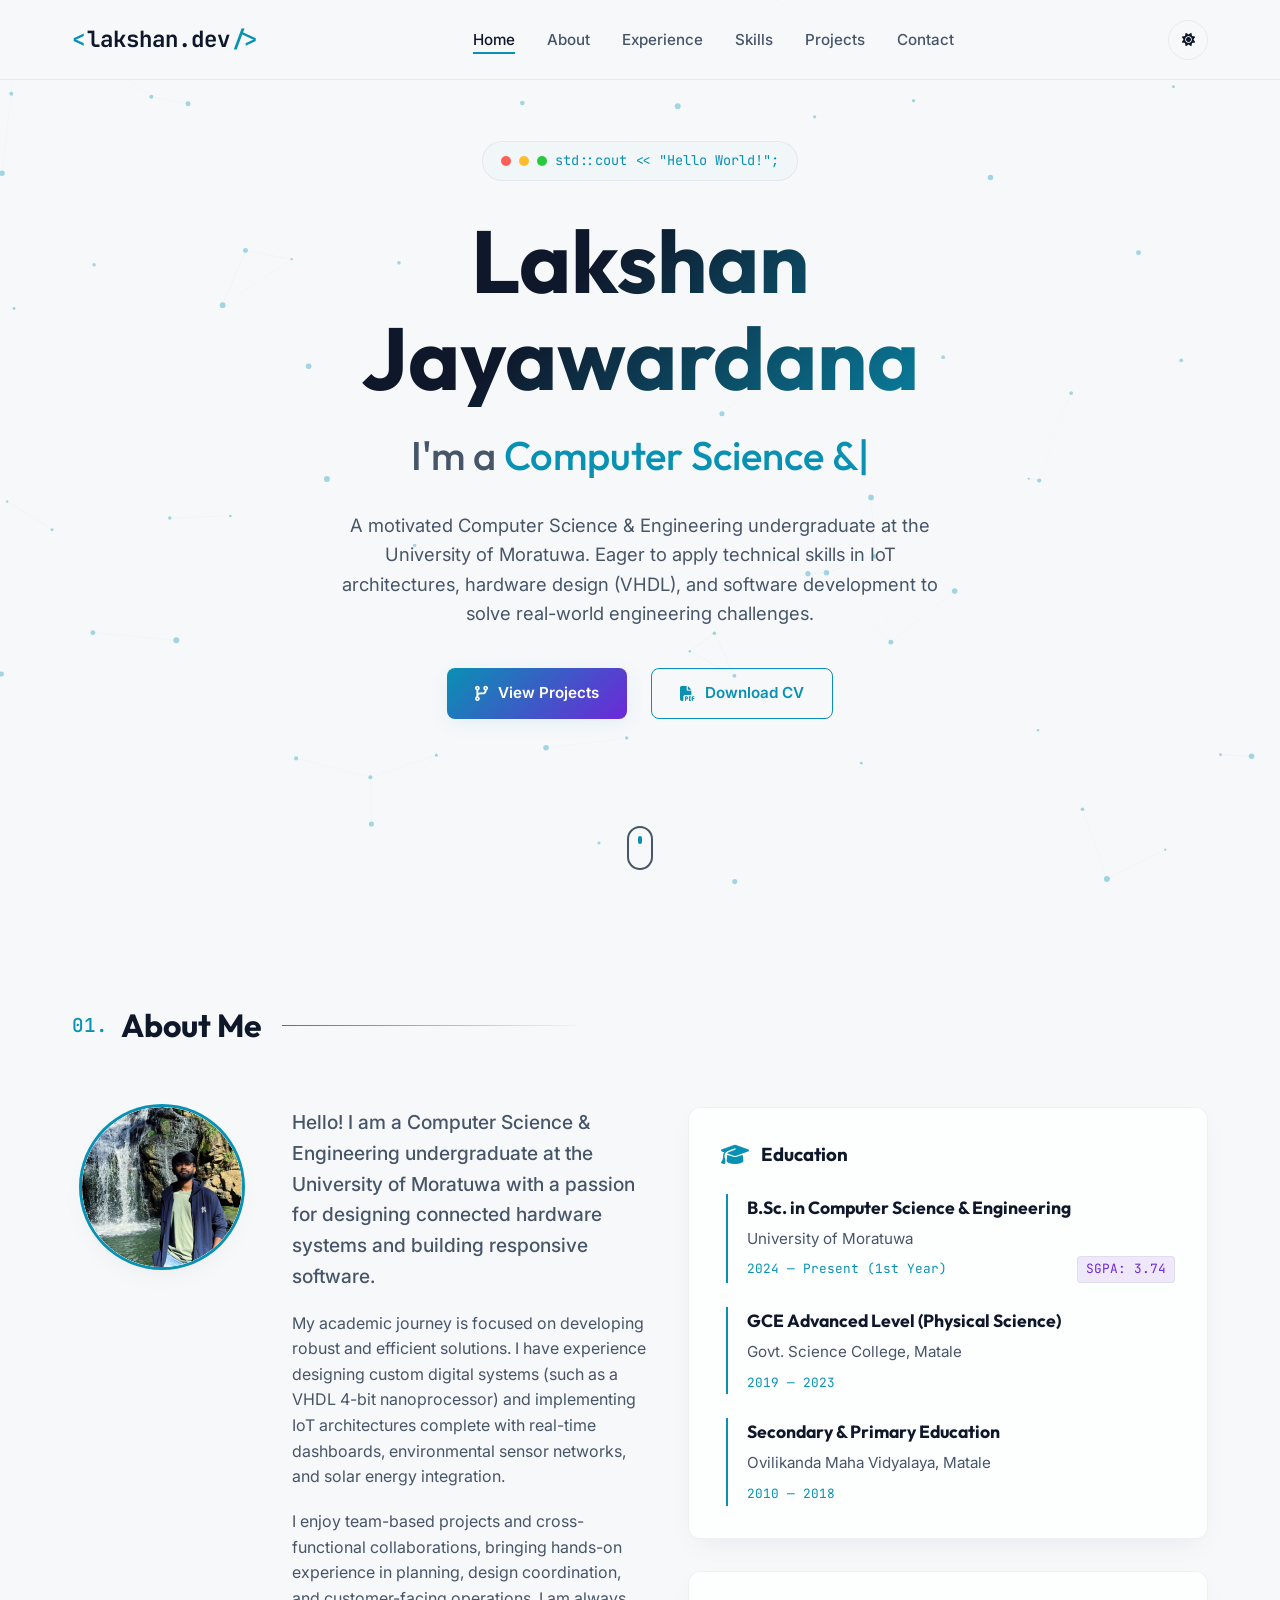
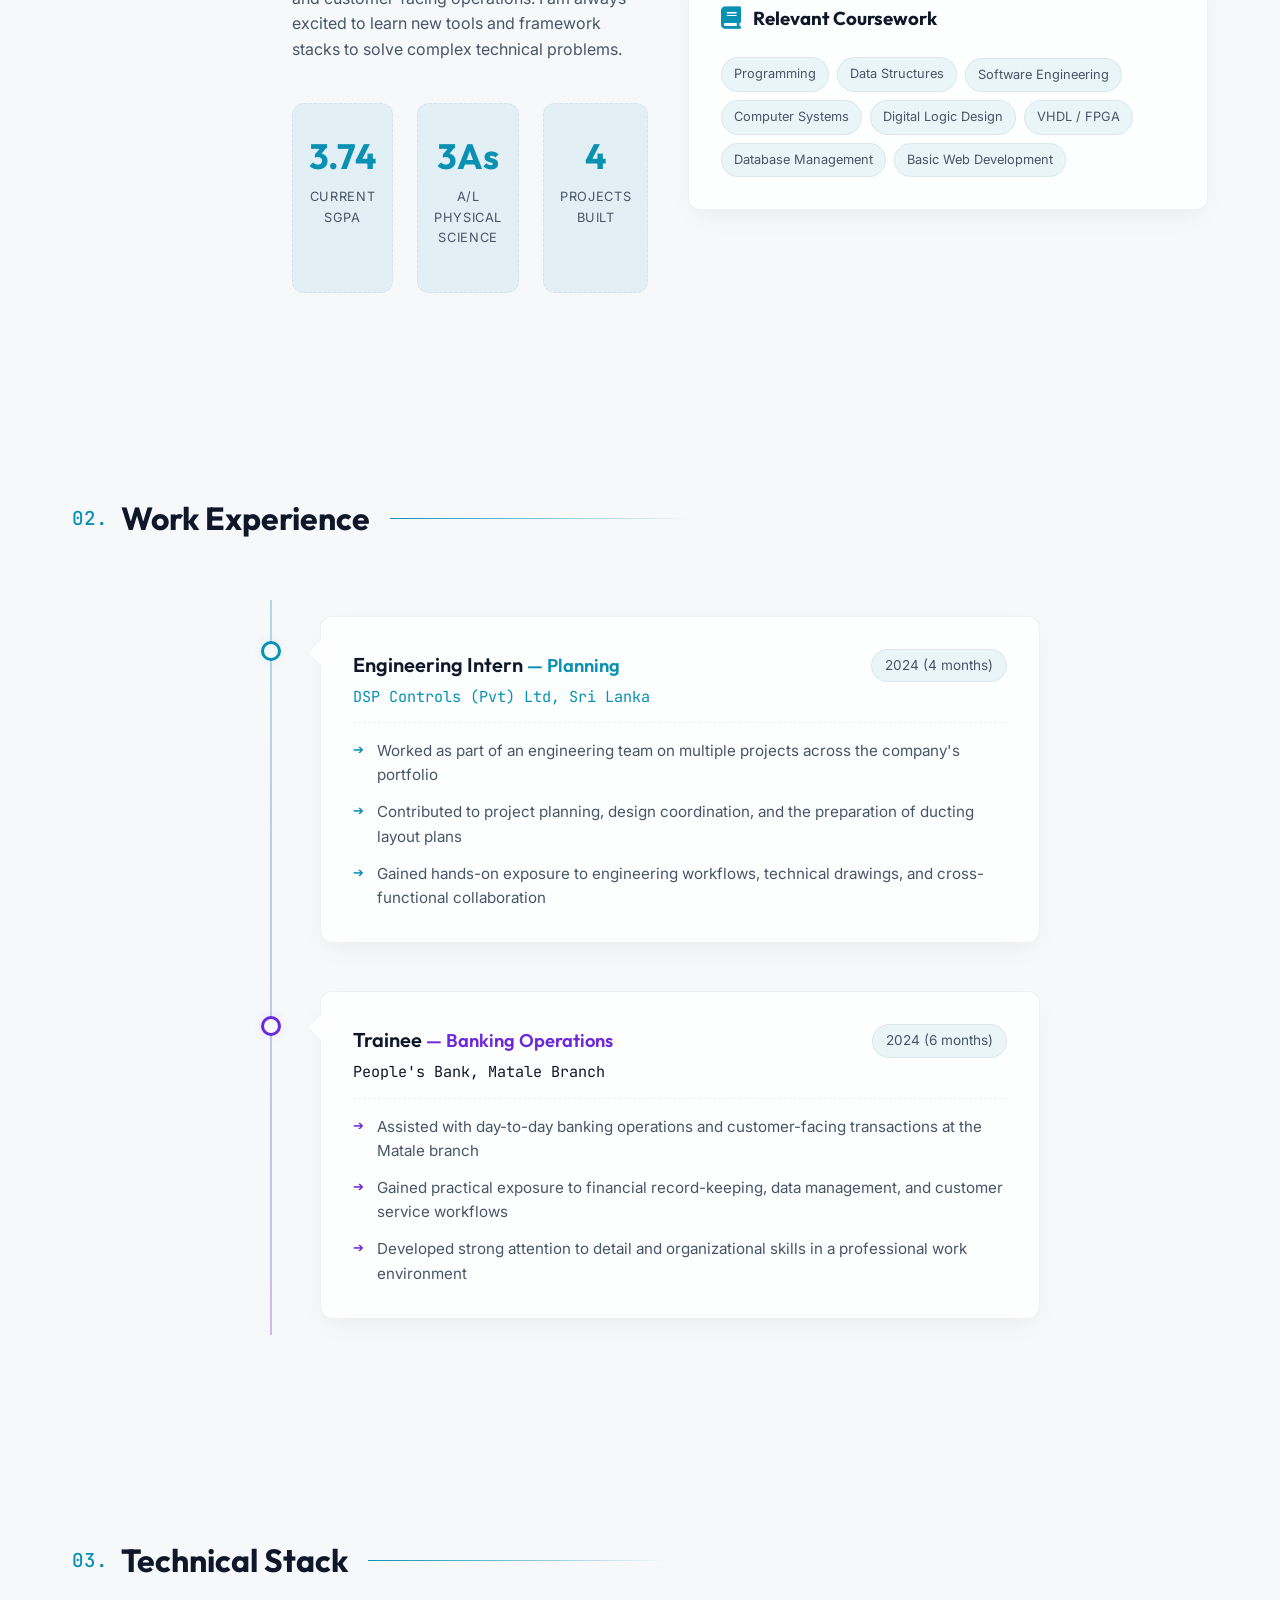
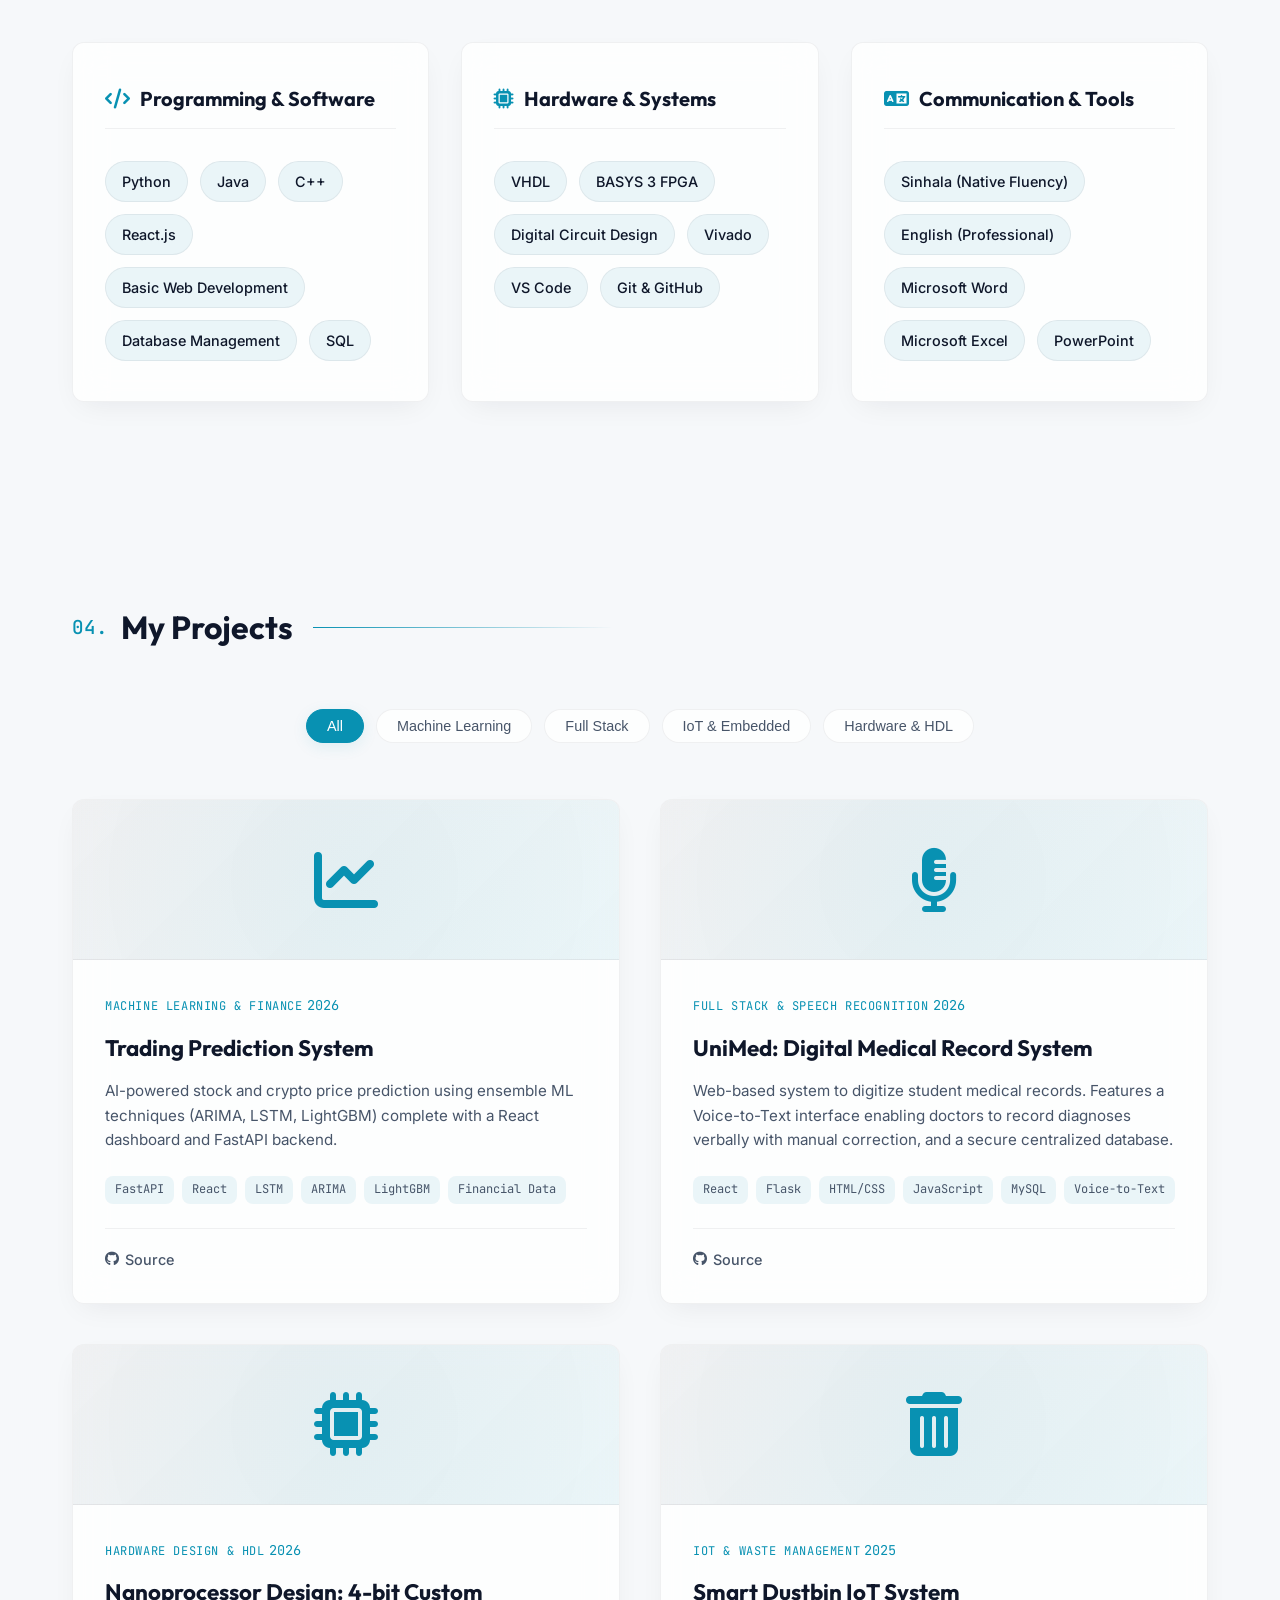
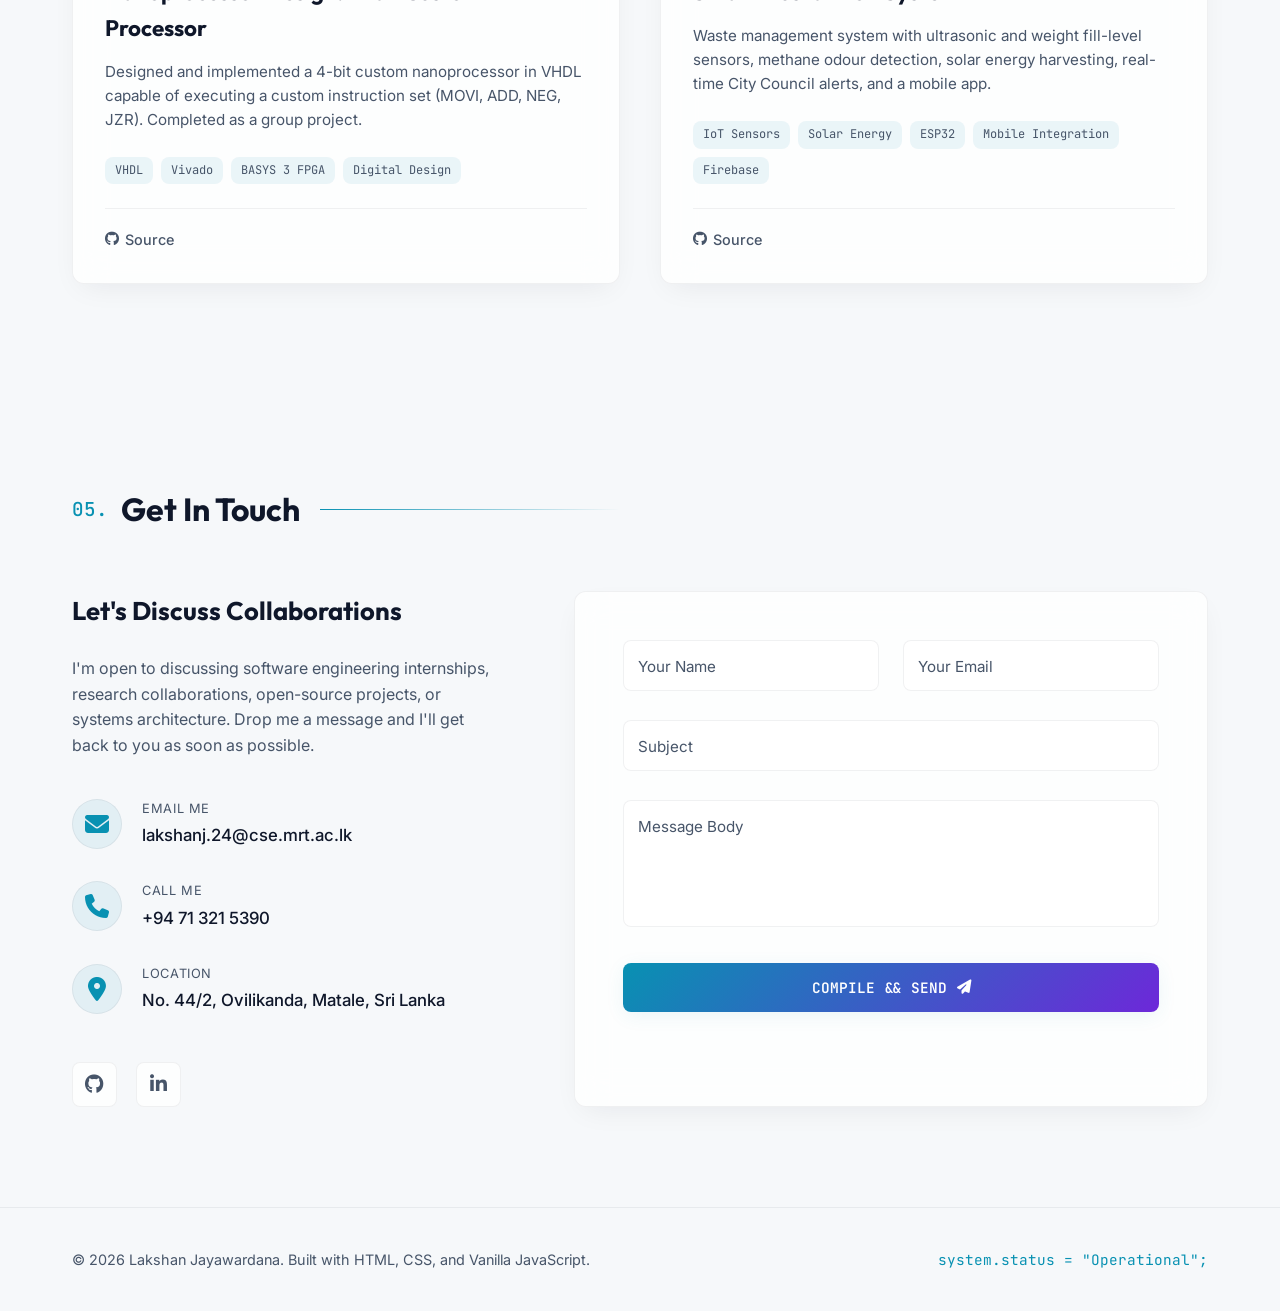
==== commit 796aa079: "-" ====
--- a/index.html
+++ b/index.html
@@ -76,7 +76,7 @@
                 <a href="#projects" class="btn btn-primary">
                     <i class="fa-solid fa-code-branch"></i> View Projects
                 </a>
-                <a href="CV_Lakshan_Jayawardana.pdf" class="btn btn-secondary" target="_blank"
+                <a href="assets/CV_Lakshan_Jayawardana.pdf" class="btn btn-secondary" target="_blank"
                     download="CV_Lakshan_Jayawardana.pdf">
                     <i class="fa-solid fa-file-pdf"></i> Download CV
                 </a>
@@ -103,6 +103,15 @@
                 </div>
 
                 <div class="about-grid">
+                    <!-- Profile Image Column -->
+                    <div class="about-img-container" style="width: 160px; flex-shrink: 0; margin: 0 auto;">
+                        <div class="profile-card"
+                            style="width: 160px; height: 160px; border-radius: 50%; overflow: hidden; flex-shrink: 0; box-shadow: 0 0 0 3px var(--primary-color), 0 10px 30px -10px var(--shadow-color); background: var(--card-bg); display: block;">
+                            <img src="assets/image.jpg" alt="Lakshan Jayawardana" class="profile-img"
+                                style="width: 100%; height: 100%; border-radius: 50%; object-fit: cover; object-position: center 70%; display: block; transition: transform var(--transition-speed) ease;">
+                        </div>
+                    </div>
+
                     <div class="about-info">
                         <p class="paragraph-lead">
                             Hello! I am a Computer Science & Engineering undergraduate at the University of Moratuwa
@@ -121,16 +130,16 @@
                         </p>
                         <div class="stats-grid">
                             <div class="stat-card">
+                                <h3 class="stat-num">3.74</h3>
+                                <p class="stat-label">Current SGPA</p>
+                            </div>
+                            <div class="stat-card">
                                 <h3 class="stat-num">3As</h3>
                                 <p class="stat-label">A/L Physical Science</p>
                             </div>
                             <div class="stat-card">
-                                <h3 class="stat-num">9As</h3>
-                                <p class="stat-label">GCE Ordinary Level</p>
-                            </div>
-                            <div class="stat-card">
-                                <h3 class="stat-num">3</h3>
-                                <p class="stat-label">Group Projects</p>
+                                <h3 class="stat-num">4</h3>
+                                <p class="stat-label">Projects Built</p>
                             </div>
                         </div>
                     </div>
@@ -144,7 +153,13 @@
                             <div class="education-item" style="margin-bottom: 1.5rem;">
                                 <h4 class="edu-degree">B.Sc. in Computer Science & Engineering</h4>
                                 <p class="edu-school">University of Moratuwa</p>
-                                <span class="edu-date">2024 — Present (1st Year)</span>
+                                <div
+                                    style="display: flex; justify-content: space-between; align-items: center; margin-top: 0.25rem; flex-wrap: wrap; gap: 0.5rem;">
+                                    <span class="edu-date">2024 — Present (1st Year)</span>
+                                    <span
+                                        style="font-family: 'JetBrains Mono', monospace; font-size: 0.8rem; color: var(--secondary-color); background: var(--secondary-glow); padding: 2px 8px; border-radius: 4px; border: 1px solid var(--card-border);">SGPA:
+                                        3.74</span>
+                                </div>
                             </div>
                             <div class="education-item" style="margin-bottom: 1.5rem;">
                                 <h4 class="edu-degree">GCE Advanced Level (Physical Science)</h4>
@@ -252,120 +267,39 @@
                     <!-- Programming & Software -->
                     <div class="card glass-card skill-category-card">
                         <h3 class="skill-category-title"><i class="fa-solid fa-code"></i> Programming & Software</h3>
-                        <div class="skill-list">
-                            <div class="skill-item">
-                                <div class="skill-info">
-                                    <span class="skill-name">Python</span>
-                                    <span class="skill-pct">85%</span>
-                                </div>
-                                <div class="skill-bar-bg">
-                                    <div class="skill-bar-fill" style="width: 85%;"></div>
-                                </div>
-                            </div>
-                            <div class="skill-item">
-                                <div class="skill-info">
-                                    <span class="skill-name">Java / C++</span>
-                                    <span class="skill-pct">80%</span>
-                                </div>
-                                <div class="skill-bar-bg">
-                                    <div class="skill-bar-fill" style="width: 80%;"></div>
-                                </div>
-                            </div>
-                            <div class="skill-item">
-                                <div class="skill-info">
-                                    <span class="skill-name">React & Web Development</span>
-                                    <span class="skill-pct">75%</span>
-                                </div>
-                                <div class="skill-bar-bg">
-                                    <div class="skill-bar-fill" style="width: 75%;"></div>
-                                </div>
-                            </div>
-                            <div class="skill-item">
-                                <div class="skill-info">
-                                    <span class="skill-name">Database Management & SQL</span>
-                                    <span class="skill-pct">75%</span>
-                                </div>
-                                <div class="skill-bar-bg">
-                                    <div class="skill-bar-fill" style="width: 75%;"></div>
-                                </div>
-                            </div>
+                        <div class="skill-tags">
+                            <span class="skill-tag">Python</span>
+                            <span class="skill-tag">Java</span>
+                            <span class="skill-tag">C++</span>
+                            <span class="skill-tag">React.js</span>
+                            <span class="skill-tag">Basic Web Development</span>
+                            <span class="skill-tag">Database Management</span>
+                            <span class="skill-tag">SQL</span>
                         </div>
                     </div>
 
                     <!-- Hardware & Systems -->
                     <div class="card glass-card skill-category-card">
                         <h3 class="skill-category-title"><i class="fa-solid fa-microchip"></i> Hardware & Systems</h3>
-                        <div class="skill-list">
-                            <div class="skill-item">
-                                <div class="skill-info">
-                                    <span class="skill-name">VHDL & Digital Circuit Design</span>
-                                    <span class="skill-pct">80%</span>
-                                </div>
-                                <div class="skill-bar-bg">
-                                    <div class="skill-bar-fill" style="width: 80%;"></div>
-                                </div>
-                            </div>
-                            <div class="skill-item">
-                                <div class="skill-info">
-                                    <span class="skill-name">FPGA (BASYS 3)</span>
-                                    <span class="skill-pct">75%</span>
-                                </div>
-                                <div class="skill-bar-bg">
-                                    <div class="skill-bar-fill" style="width: 75%;"></div>
-                                </div>
-                            </div>
-                            <div class="skill-item">
-                                <div class="skill-info">
-                                    <span class="skill-name">Vivado & VS Code</span>
-                                    <span class="skill-pct">80%</span>
-                                </div>
-                                <div class="skill-bar-bg">
-                                    <div class="skill-bar-fill" style="width: 80%;"></div>
-                                </div>
-                            </div>
-                            <div class="skill-item">
-                                <div class="skill-info">
-                                    <span class="skill-name">Git & GitHub</span>
-                                    <span class="skill-pct">85%</span>
-                                </div>
-                                <div class="skill-bar-bg">
-                                    <div class="skill-bar-fill" style="width: 85%;"></div>
-                                </div>
-                            </div>
+                        <div class="skill-tags">
+                            <span class="skill-tag">VHDL</span>
+                            <span class="skill-tag">BASYS 3 FPGA</span>
+                            <span class="skill-tag">Digital Circuit Design</span>
+                            <span class="skill-tag">Vivado</span>
+                            <span class="skill-tag">VS Code</span>
+                            <span class="skill-tag">Git & GitHub</span>
                         </div>
                     </div>
 
                     <!-- Languages & Productivity -->
                     <div class="card glass-card skill-category-card">
                         <h3 class="skill-category-title"><i class="fa-solid fa-language"></i> Communication & Tools</h3>
-                        <div class="skill-list">
-                            <div class="skill-item">
-                                <div class="skill-info">
-                                    <span class="skill-name">Sinhala (Native Fluency)</span>
-                                    <span class="skill-pct">100%</span>
-                                </div>
-                                <div class="skill-bar-bg">
-                                    <div class="skill-bar-fill" style="width: 100%;"></div>
-                                </div>
-                            </div>
-                            <div class="skill-item">
-                                <div class="skill-info">
-                                    <span class="skill-name">English (Professional Proficiency)</span>
-                                    <span class="skill-pct">90%</span>
-                                </div>
-                                <div class="skill-bar-bg">
-                                    <div class="skill-bar-fill" style="width: 90%;"></div>
-                                </div>
-                            </div>
-                            <div class="skill-item">
-                                <div class="skill-info">
-                                    <span class="skill-name">MS Office & Productivity</span>
-                                    <span class="skill-pct">95%</span>
-                                </div>
-                                <div class="skill-bar-bg">
-                                    <div class="skill-bar-fill" style="width: 95%;"></div>
-                                </div>
-                            </div>
+                        <div class="skill-tags">
+                            <span class="skill-tag">Sinhala (Native Fluency)</span>
+                            <span class="skill-tag">English (Professional)</span>
+                            <span class="skill-tag">Microsoft Word</span>
+                            <span class="skill-tag">Microsoft Excel</span>
+                            <span class="skill-tag">PowerPoint</span>
                         </div>
                     </div>
                 </div>
@@ -384,6 +318,7 @@
                 <!-- Projects Filter -->
                 <div class="project-filters">
                     <button class="filter-btn active" data-filter="all">All</button>
+                    <button class="filter-btn" data-filter="ml">Machine Learning</button>
                     <button class="filter-btn" data-filter="web">Full Stack</button>
                     <button class="filter-btn" data-filter="iot">IoT & Embedded</button>
                     <button class="filter-btn" data-filter="hw">Hardware & HDL</button>
@@ -391,7 +326,39 @@
 
                 <!-- Projects Grid -->
                 <div class="projects-grid">
-                    <!-- Project 1: UniMed -->
+                    <!-- Project 1: Trading Prediction System -->
+                    <div class="project-card glass-card" data-category="ml">
+                        <div class="project-img-placeholder">
+                            <i class="fa-solid fa-chart-line project-banner-icon"></i>
+                        </div>
+                        <div class="project-content">
+                            <div class="project-meta">
+                                <span class="project-type">Machine Learning & Finance</span>
+                                <span class="project-year"
+                                    style="font-family: 'JetBrains Mono', monospace; font-size: 0.85rem; color: var(--primary-color);">2026</span>
+                            </div>
+                            <h3 class="project-title">Trading Prediction System</h3>
+                            <p class="project-desc">
+                                AI-powered stock and crypto price prediction using ensemble ML techniques (ARIMA, LSTM,
+                                LightGBM) complete with a React dashboard and FastAPI backend.
+                            </p>
+                            <div class="project-tech-tags">
+                                <span>FastAPI</span>
+                                <span>React</span>
+                                <span>LSTM</span>
+                                <span>ARIMA</span>
+                                <span>LightGBM</span>
+                                <span>Financial Data</span>
+                            </div>
+                            <div class="project-links">
+                                <a href="https://github.com/LakshanSj/trading-prediction-system" target="_blank"
+                                    rel="noopener noreferrer" aria-label="GitHub Repository"><i
+                                        class="fa-brands fa-github"></i> Source</a>
+                            </div>
+                        </div>
+                    </div>
+
+                    <!-- Project 2: UniMed -->
                     <div class="project-card glass-card" data-category="web">
                         <div class="project-img-placeholder">
                             <i class="fa-solid fa-microphone-lines project-banner-icon"></i>
@@ -424,7 +391,7 @@
                         </div>
                     </div>
 
-                    <!-- Project 2: Nanoprocessor Design -->
+                    <!-- Project 3: Nanoprocessor Design -->
                     <div class="project-card glass-card" data-category="hw">
                         <div class="project-img-placeholder">
                             <i class="fa-solid fa-microchip project-banner-icon"></i>
@@ -454,7 +421,7 @@
                         </div>
                     </div>
 
-                    <!-- Project 3: Smart Dustbin -->
+                    <!-- Project 4: Smart Dustbin -->
                     <div class="project-card glass-card" data-category="iot">
                         <div class="project-img-placeholder">
                             <i class="fa-solid fa-trash-can project-banner-icon"></i>
--- a/style.css
+++ b/style.css
@@ -4,15 +4,17 @@
     --border-radius: 12px;
     --border-radius-sm: 8px;
     --border-radius-lg: 20px;
-    
+
     /* Dark Theme Variables (Default) */
     --bg-color: #080c14;
     --text-color: #f1f5f9;
     --text-muted: #94a3b8;
-    --primary-color: #00f0ff; /* Neon cyan */
+    --primary-color: #00f0ff;
+    /* Neon cyan */
     --primary-glow: rgba(0, 240, 255, 0.15);
     --primary-hover: #00c8d6;
-    --secondary-color: #8b5cf6; /* Neon Violet */
+    --secondary-color: #8b5cf6;
+    /* Neon Violet */
     --secondary-glow: rgba(139, 92, 246, 0.15);
     --secondary-hover: #7c3aed;
     --card-bg: rgba(13, 20, 35, 0.65);
@@ -21,13 +23,13 @@
     --shadow-color: rgba(0, 0, 0, 0.6);
     --terminal-bg: rgba(21, 29, 45, 0.6);
     --form-input-bg: rgba(13, 20, 35, 0.9);
-    
+
     /* System Accents */
     --accent-red: #ff5f56;
     --accent-yellow: #ffbd2e;
     --accent-green: #27c93f;
     --highlight-bg: rgba(0, 240, 255, 0.1);
-    
+
     /* Layout Constants */
     --header-height: 80px;
     --container-width: 1200px;
@@ -38,10 +40,12 @@
     --bg-color: #f6f8fa;
     --text-color: #0f172a;
     --text-muted: #475569;
-    --primary-color: #0891b2; /* Cyan dark */
+    --primary-color: #0891b2;
+    /* Cyan dark */
     --primary-glow: rgba(8, 145, 178, 0.1);
     --primary-hover: #0e7490;
-    --secondary-color: #6d28d9; /* Violet dark */
+    --secondary-color: #6d28d9;
+    /* Violet dark */
     --secondary-glow: rgba(109, 40, 217, 0.1);
     --secondary-hover: #5b21b6;
     --card-bg: rgba(255, 255, 255, 0.8);
@@ -77,13 +81,16 @@
 ::-webkit-scrollbar {
     width: 10px;
 }
+
 ::-webkit-scrollbar-track {
     background: var(--bg-color);
 }
+
 ::-webkit-scrollbar-thumb {
     background: var(--card-border);
     border-radius: var(--border-radius-sm);
 }
+
 ::-webkit-scrollbar-thumb:hover {
     background: var(--text-muted);
 }
@@ -100,7 +107,12 @@
 }
 
 /* Typography */
-h1, h2, h3, h4, h5, h6 {
+h1,
+h2,
+h3,
+h4,
+h5,
+h6 {
     font-family: 'Outfit', sans-serif;
     color: var(--text-color);
     font-weight: 700;
@@ -112,7 +124,8 @@
     transition: color var(--transition-speed) ease;
 }
 
-code, .code-font {
+code,
+.code-font {
     font-family: 'JetBrains Mono', monospace;
     font-size: 0.9em;
 }
@@ -138,8 +151,8 @@
     border-radius: var(--border-radius);
     box-shadow: 0 10px 30px -10px var(--shadow-color);
     transition: transform var(--transition-speed) cubic-bezier(0.25, 0.46, 0.45, 0.94),
-                box-shadow var(--transition-speed) ease,
-                border-color var(--transition-speed) ease;
+        box-shadow var(--transition-speed) ease,
+        border-color var(--transition-speed) ease;
 }
 
 /* Section Header Styles */
@@ -187,7 +200,8 @@
 
 .btn-primary {
     background: linear-gradient(135deg, var(--primary-color), var(--secondary-color));
-    color: #080c14; /* Keep text readable in neon button */
+    color: #080c14;
+    /* Keep text readable in neon button */
     box-shadow: 0 4px 20px -2px var(--primary-glow);
 }
 
@@ -267,7 +281,8 @@
     padding: 5px 0;
 }
 
-.nav-link:hover, .nav-link.active {
+.nav-link:hover,
+.nav-link.active {
     color: var(--text-color);
 }
 
@@ -282,7 +297,8 @@
     transition: width var(--transition-speed) ease;
 }
 
-.nav-link.active::after, .nav-link:hover::after {
+.nav-link.active::after,
+.nav-link:hover::after {
     width: 100%;
 }
 
@@ -368,9 +384,17 @@
     border-radius: 50%;
 }
 
-.terminal-dot.red { background-color: var(--accent-red); }
-.terminal-dot.yellow { background-color: var(--accent-yellow); }
-.terminal-dot.green { background-color: var(--accent-green); }
+.terminal-dot.red {
+    background-color: var(--accent-red);
+}
+
+.terminal-dot.yellow {
+    background-color: var(--accent-yellow);
+}
+
+.terminal-dot.green {
+    background-color: var(--accent-green);
+}
 
 .terminal-text {
     font-family: 'JetBrains Mono', monospace;
@@ -449,9 +473,40 @@
 /* About Section */
 .about-grid {
     display: grid;
-    grid-template-columns: 3fr 2fr;
-    gap: 4rem;
+    grid-template-columns: 180px 1fr 1.6fr;
+    gap: 2.5rem;
     align-items: start;
+}
+
+.about-img-container {
+    width: 160px;
+    flex-shrink: 0;
+}
+
+.profile-card {
+    width: 160px;
+    height: 160px;
+    border-radius: 50%;
+    overflow: hidden;
+    flex-shrink: 0;
+    box-shadow: 0 0 0 3px var(--primary-color), 0 10px 30px -10px var(--shadow-color);
+    background: var(--card-bg);
+}
+
+.profile-img {
+    width: 160px;
+    height: 160px;
+    border-radius: 50%;
+    object-fit: cover;
+    object-position: center 70%;
+    transition: transform var(--transition-speed) ease, filter var(--transition-speed) ease;
+    filter: grayscale(5%) contrast(105%);
+    display: block;
+}
+
+.profile-card:hover .profile-img {
+    transform: scale(1.06);
+    filter: grayscale(0%) contrast(100%);
 }
 
 .paragraph-lead {
@@ -501,7 +556,8 @@
     gap: 2rem;
 }
 
-.education-card, .coursework-card {
+.education-card,
+.coursework-card {
     padding: 2rem;
 }
 
@@ -587,46 +643,34 @@
     color: var(--primary-color);
 }
 
-.skill-list {
-    display: flex;
-    flex-direction: column;
-    gap: 1.5rem;
-}
-
-.skill-item {
-    display: flex;
-    flex-direction: column;
-    gap: 8px;
-}
-
-.skill-info {
-    display: flex;
-    justify-content: space-between;
+.skill-tags {
+    display: flex;
+    flex-wrap: wrap;
+    gap: 12px;
+}
+
+.skill-tag {
     font-size: 0.9rem;
+    padding: 8px 16px;
+    background-color: var(--highlight-bg);
+    border: 1px solid var(--card-border);
+    border-radius: 50px;
+    color: var(--text-color);
     font-weight: 500;
-}
-
-.skill-name {
-    color: var(--text-color);
-}
-
-.skill-pct {
-    color: var(--primary-color);
-    font-family: 'JetBrains Mono', monospace;
-}
-
-.skill-bar-bg {
-    height: 6px;
-    background-color: var(--card-border);
-    border-radius: 10px;
-    overflow: hidden;
-}
-
-.skill-bar-fill {
-    height: 100%;
-    background: linear-gradient(90deg, var(--primary-color), var(--secondary-color));
-    border-radius: 10px;
-    transition: width 1s cubic-bezier(0.22, 1, 0.36, 1);
+    transition: all 0.25s cubic-bezier(0.25, 0.46, 0.45, 0.94);
+    display: inline-flex;
+    align-items: center;
+}
+
+.skill-tag:hover {
+    border-color: var(--primary-color);
+    box-shadow: 0 0 15px var(--primary-glow);
+    transform: translateY(-2px);
+}
+
+.skill-category-card:nth-child(even) .skill-tag:hover {
+    border-color: var(--secondary-color);
+    box-shadow: 0 0 15px var(--secondary-glow);
 }
 
 /* Projects Section */
@@ -649,7 +693,8 @@
     transition: all var(--transition-speed) ease;
 }
 
-.filter-btn:hover, .filter-btn.active {
+.filter-btn:hover,
+.filter-btn.active {
     color: #080c14;
     background-color: var(--primary-color);
     border-color: var(--primary-color);
@@ -888,7 +933,8 @@
     width: 100%;
 }
 
-.form-group input, .form-group textarea {
+.form-group input,
+.form-group textarea {
     width: 100%;
     background-color: var(--form-input-bg);
     border: 1px solid var(--card-border);
@@ -916,10 +962,10 @@
 }
 
 /* Floating Label Animation */
-.form-group input:focus ~ label,
-.form-group input:not(:placeholder-shown) ~ label,
-.form-group textarea:focus ~ label,
-.form-group textarea:not(:placeholder-shown) ~ label {
+.form-group input:focus~label,
+.form-group input:not(:placeholder-shown)~label,
+.form-group textarea:focus~label,
+.form-group textarea:not(:placeholder-shown)~label {
     top: -10px;
     left: 10px;
     font-size: 0.8rem;
@@ -928,7 +974,8 @@
     color: var(--primary-color);
 }
 
-.form-group input:focus, .form-group textarea:focus {
+.form-group input:focus,
+.form-group textarea:focus {
     border-color: var(--primary-color);
     box-shadow: 0 0 0 3px var(--primary-glow);
 }
@@ -1146,27 +1193,56 @@
 
 /* Keyframe Animations */
 @keyframes blink {
-    0%, 100% { opacity: 1; }
-    50% { opacity: 0; }
+
+    0%,
+    100% {
+        opacity: 1;
+    }
+
+    50% {
+        opacity: 0;
+    }
 }
 
 @keyframes scroll-wheel {
-    0% { top: 8px; opacity: 1; }
-    50% { top: 24px; opacity: 0; }
-    100% { top: 8px; opacity: 1; }
+    0% {
+        top: 8px;
+        opacity: 1;
+    }
+
+    50% {
+        top: 24px;
+        opacity: 0;
+    }
+
+    100% {
+        top: 8px;
+        opacity: 1;
+    }
 }
 
 /* Media Queries for Responsiveness */
 @media (max-width: 1024px) {
     .about-grid {
         grid-template-columns: 1fr;
-        gap: 3rem;
-    }
-    
+        gap: 2rem;
+    }
+
+    .about-img-container {
+        width: 140px;
+        margin: 0 auto 1rem auto;
+    }
+
+    .profile-card,
+    .profile-img {
+        width: 140px;
+        height: 140px;
+    }
+
     .skills-grid {
         grid-template-columns: repeat(2, 1fr);
     }
-    
+
     .contact-grid {
         grid-template-columns: 1fr;
         gap: 3rem;
@@ -1177,19 +1253,19 @@
     .container {
         padding: 0 1.5rem;
     }
-    
+
     .section-padding {
         padding: 70px 0;
     }
-    
+
     .section-header {
         margin-bottom: 2.5rem;
     }
-    
+
     .mobile-toggle {
         display: flex;
     }
-    
+
     /* Responsive Navigation Menu */
     .navbar {
         position: fixed;
@@ -1204,43 +1280,45 @@
         transition: right 0.4s cubic-bezier(0.16, 1, 0.3, 1);
         z-index: 999;
     }
-    
+
     .navbar.active {
         right: 0;
     }
-    
+
     .nav-menu {
         flex-direction: column;
         padding: 3rem 2rem;
         gap: 2.5rem;
     }
-    
+
     .nav-link {
         font-size: 1.1rem;
     }
-    
+
     .mobile-toggle.active .bar:nth-child(2) {
         opacity: 0;
     }
+
     .mobile-toggle.active .bar:nth-child(1) {
         transform: translateY(8px) rotate(45deg);
     }
+
     .mobile-toggle.active .bar:nth-child(3) {
         transform: translateY(-8px) rotate(-45deg);
     }
-    
+
     .hero-cta {
         flex-direction: column;
         align-items: center;
         gap: 1rem;
     }
-    
+
     .hero-cta .btn {
         width: 100%;
         max-width: 260px;
         justify-content: center;
     }
-    
+
     .stats-grid {
         gap: 1rem;
     }
@@ -1248,58 +1326,58 @@
     .experience-timeline::before {
         left: 15px;
     }
-    
+
     .timeline-item {
         padding-left: 45px;
         margin-bottom: 2rem;
     }
-    
+
     .timeline-dot {
         left: 6px;
         top: 20px;
     }
-    
+
     .timeline-content {
         padding: 1.5rem;
     }
-    
+
     .timeline-content::before {
         left: -8px;
         top: 20px;
         width: 16px;
         height: 16px;
     }
-    
+
     .timeline-header {
         flex-direction: column;
         align-items: flex-start;
         gap: 0.3rem;
     }
-    
+
     .job-date {
         align-self: flex-start;
     }
-    
+
     .skills-grid {
         grid-template-columns: 1fr;
     }
-    
+
     .projects-grid {
         grid-template-columns: 1fr;
     }
-    
+
     .form-row {
         grid-template-columns: 1fr;
         gap: 1.8rem;
     }
-    
+
     .contact-card {
         padding: 2rem 1.5rem;
     }
-    
+
     .footer-container {
         flex-direction: column;
         gap: 1rem;
         text-align: center;
     }
-}
+}
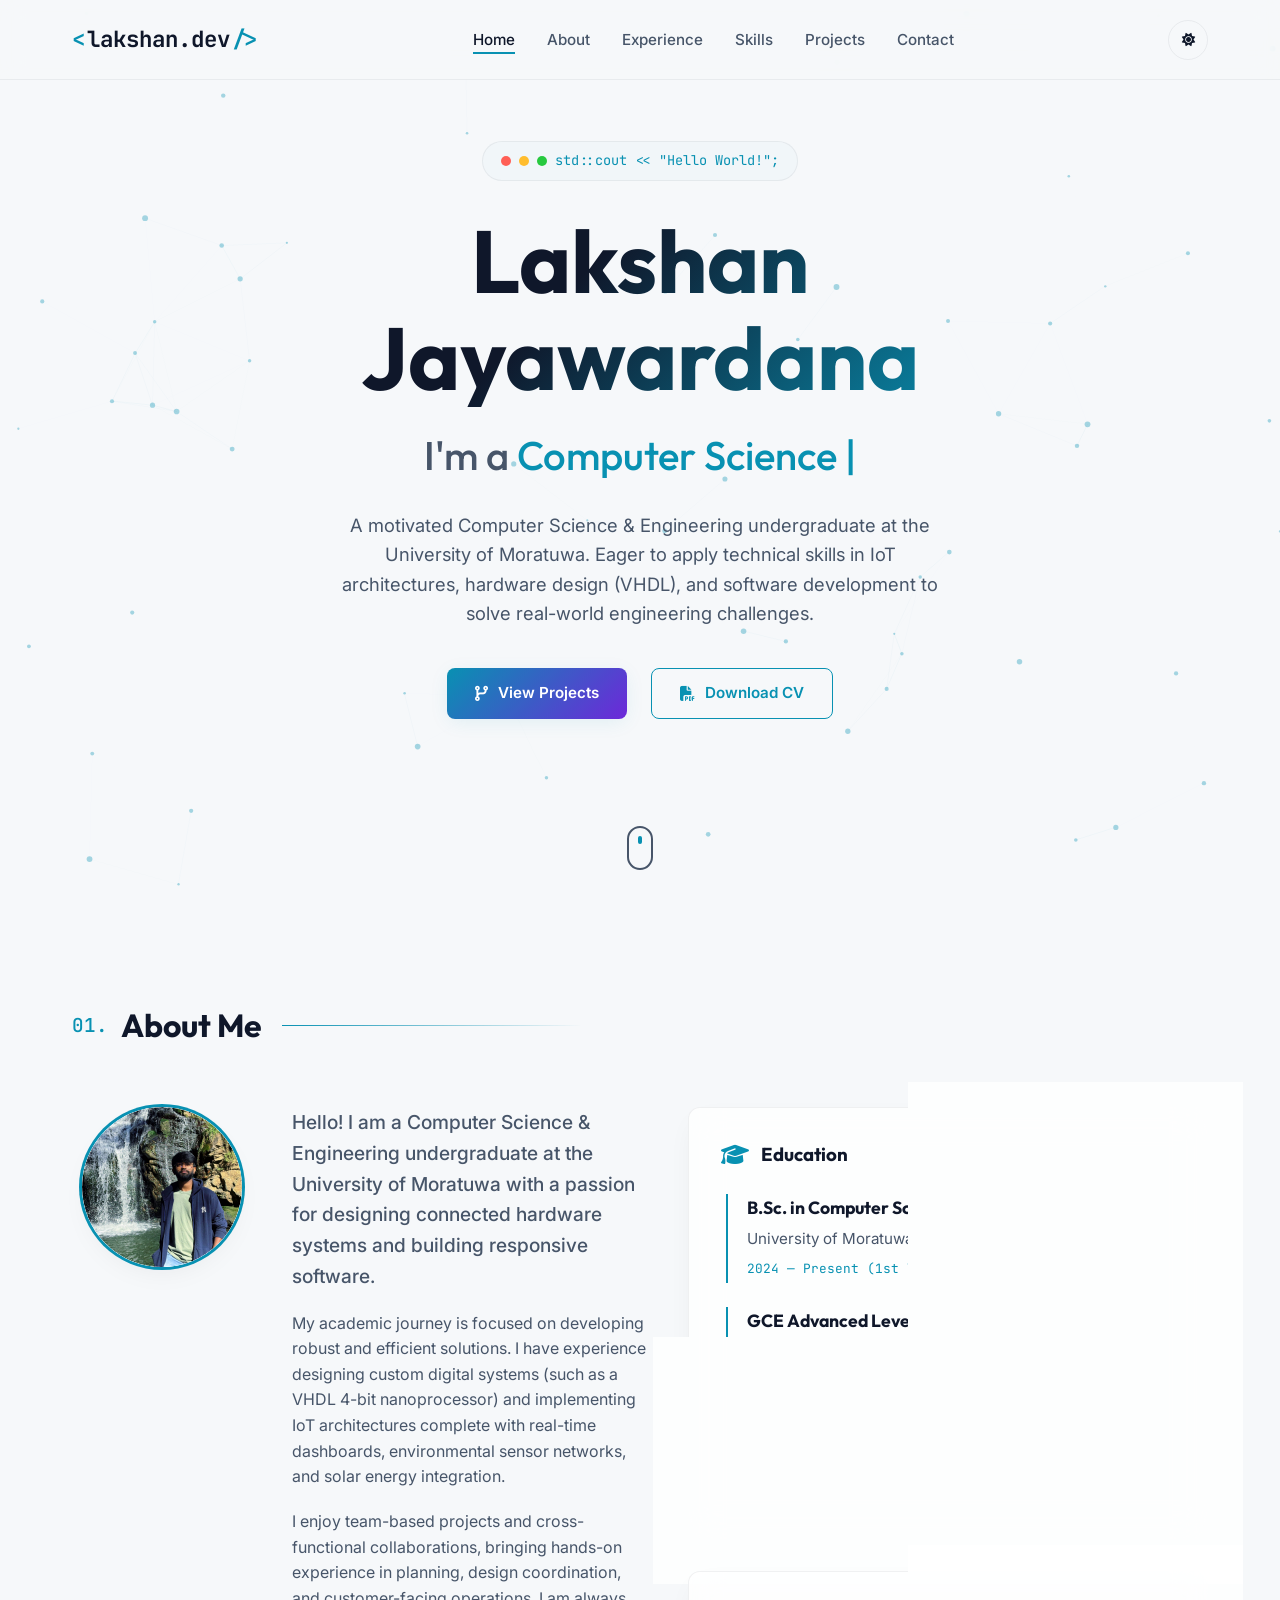
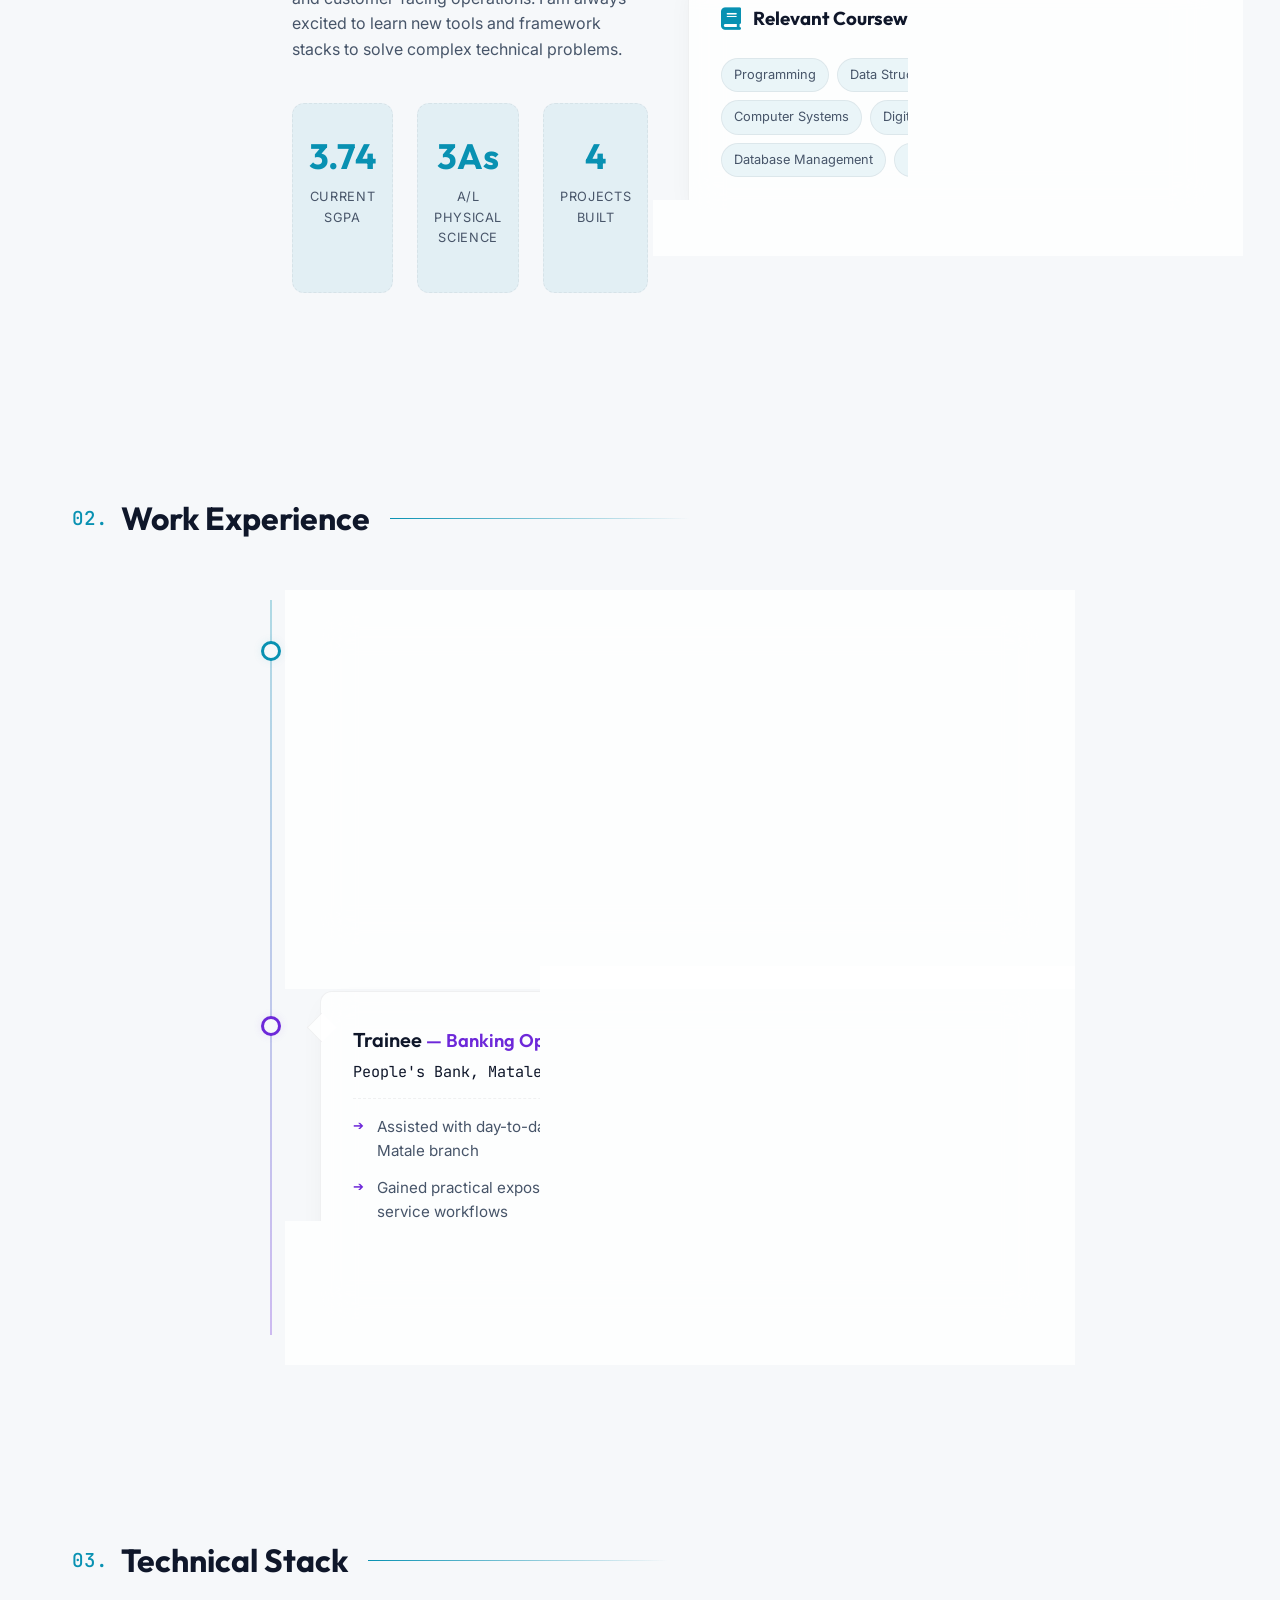
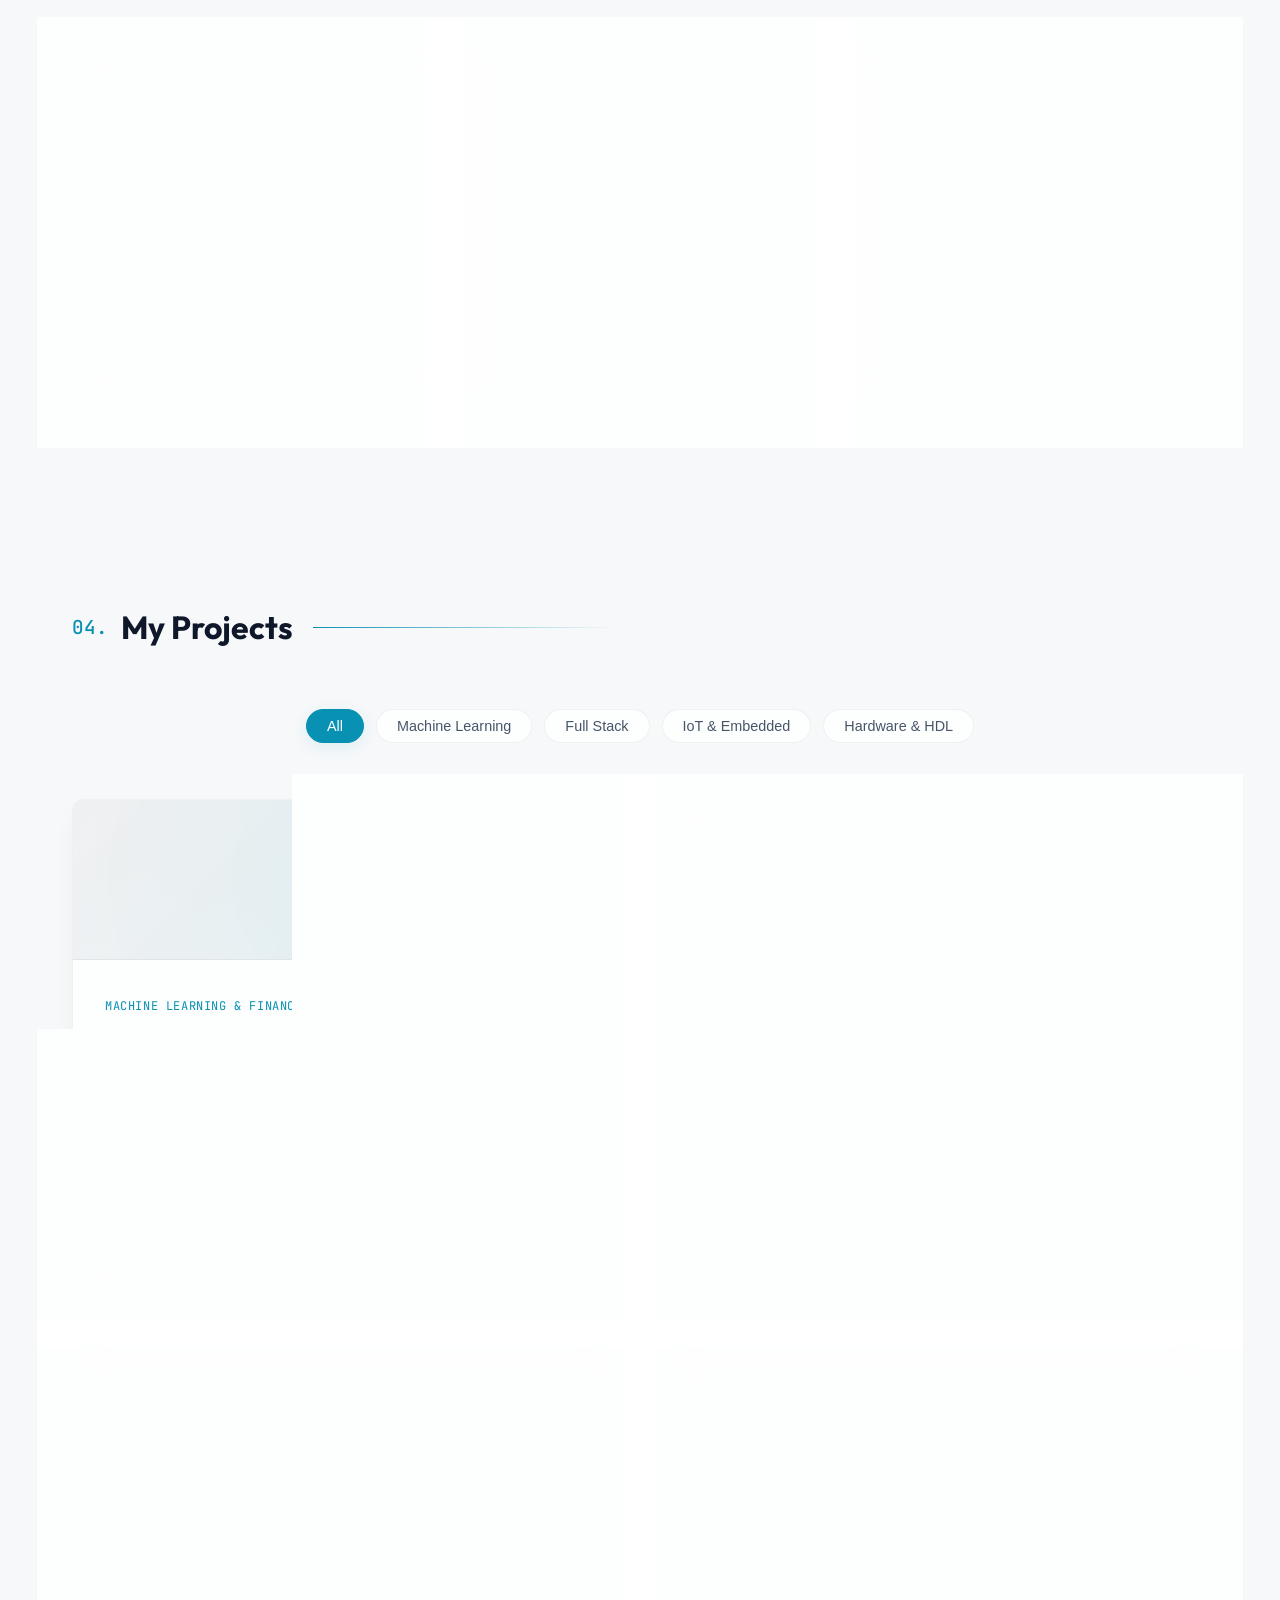
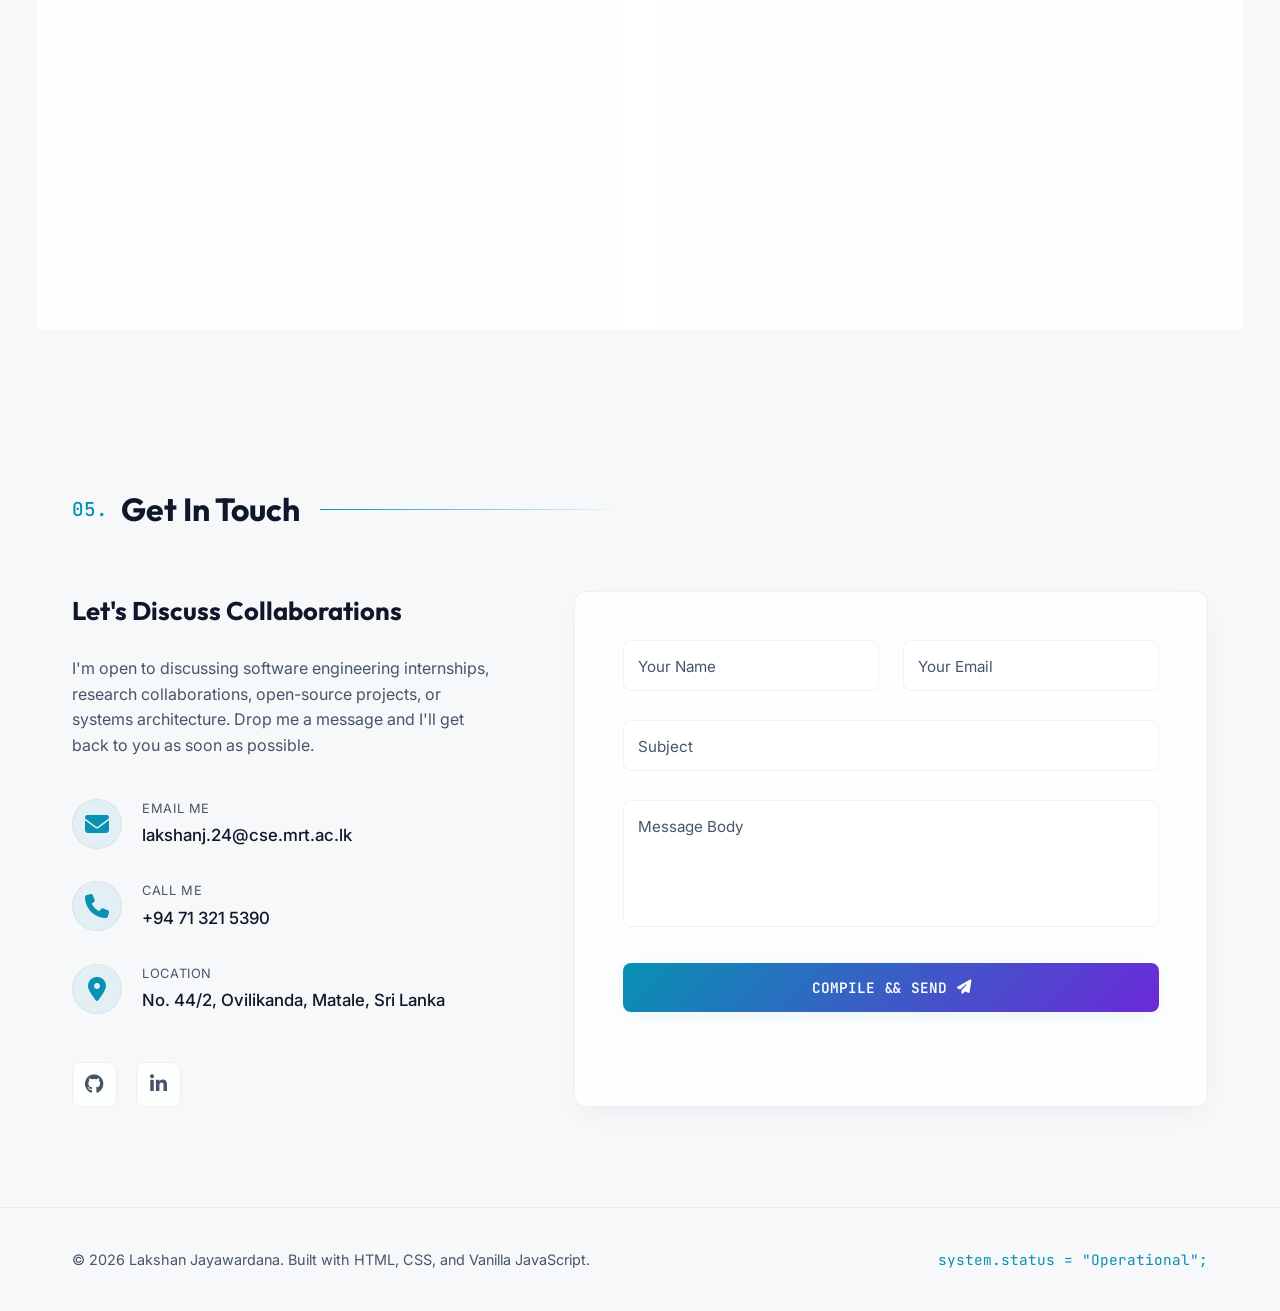
==== commit d9ab8dd3: "Update index.html" ====
--- a/index.html
+++ b/index.html
@@ -4,7 +4,7 @@
 <head>
     <meta charset="UTF-8">
     <meta name="viewport" content="width=device-width, initial-scale=1.0">
-    <title>Lakshan Jayawardana | Computer Science & Engineering Undergraduate Portfolio</title>
+    <title>Lakshan Jayawardana</title>
     <meta name="description"
         content="Portfolio of Lakshan Jayawardana, a Computer Science & Engineering undergraduate at the University of Moratuwa specializing in IoT architectures, VHDL & FPGA design, and Full-Stack Web Development.">
     <!-- Google Fonts: Outfit (headings) & Inter (body) & JetBrains Mono (code elements) -->
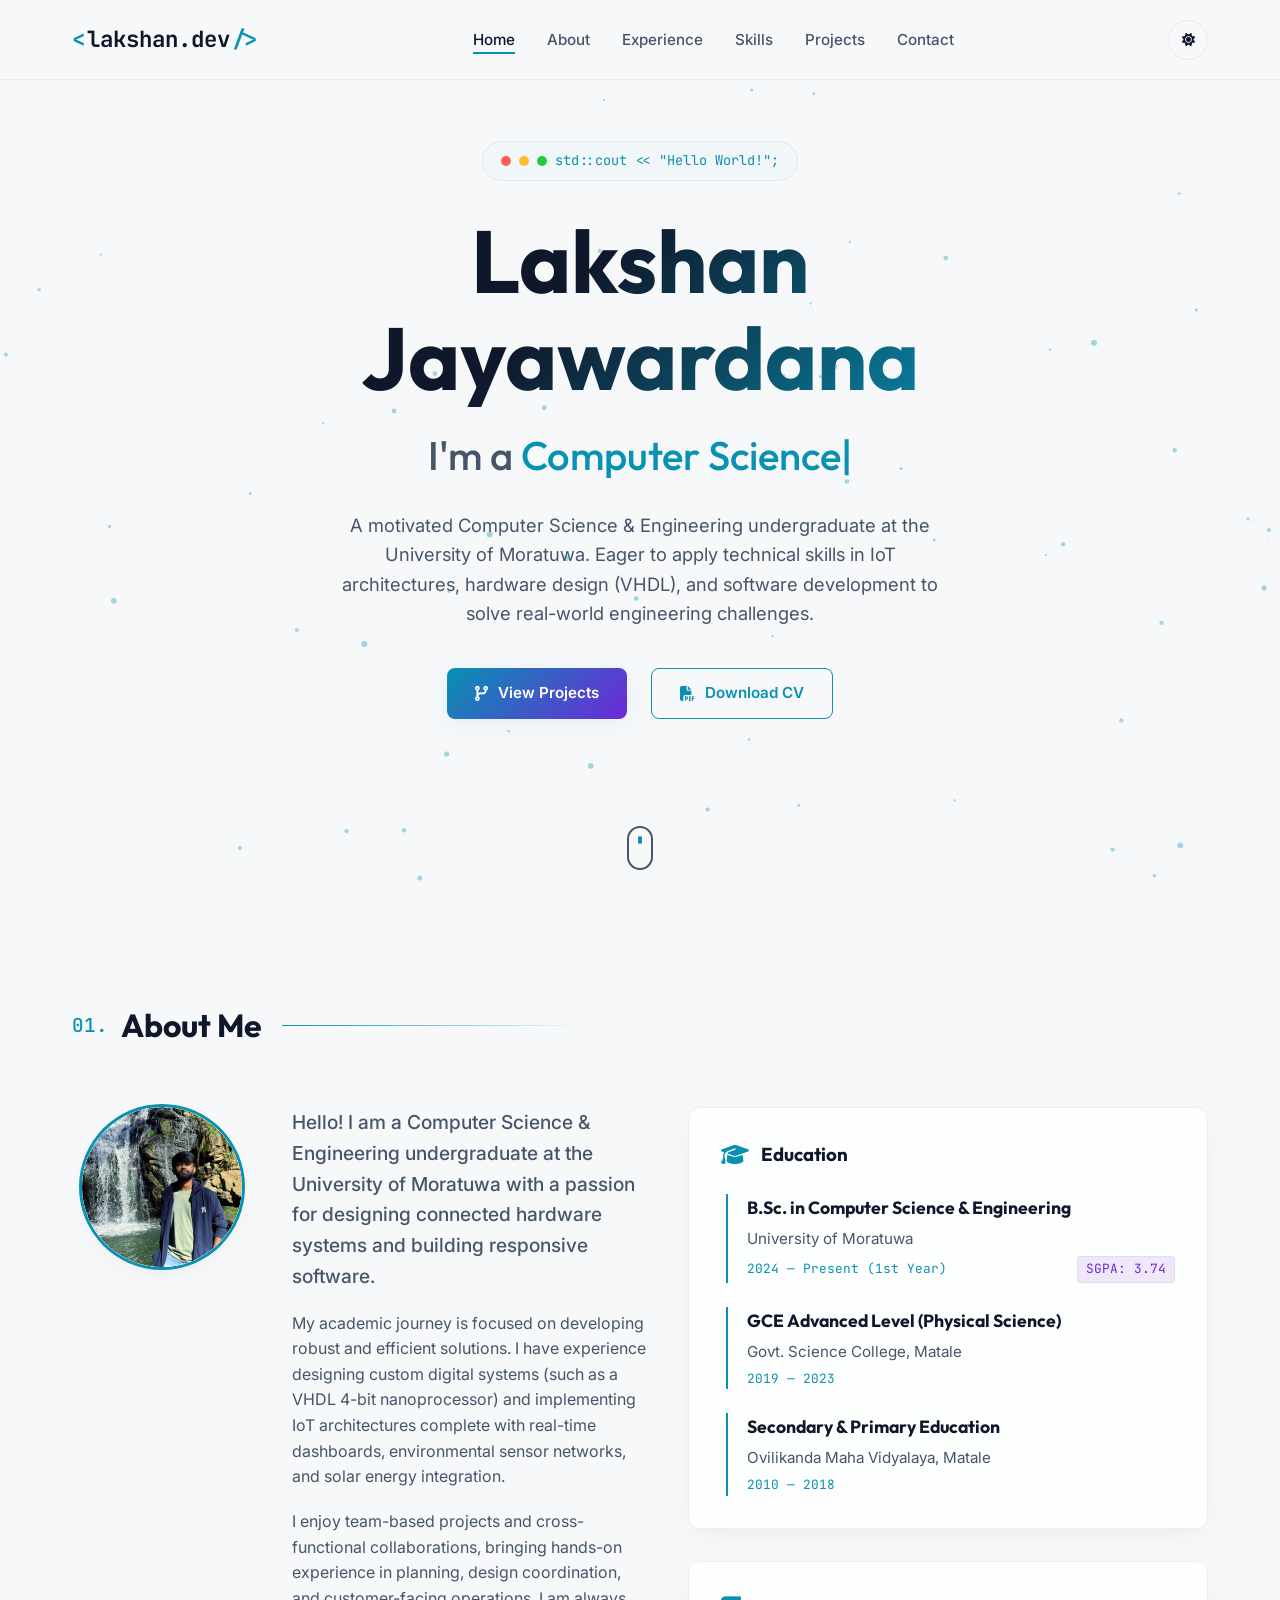
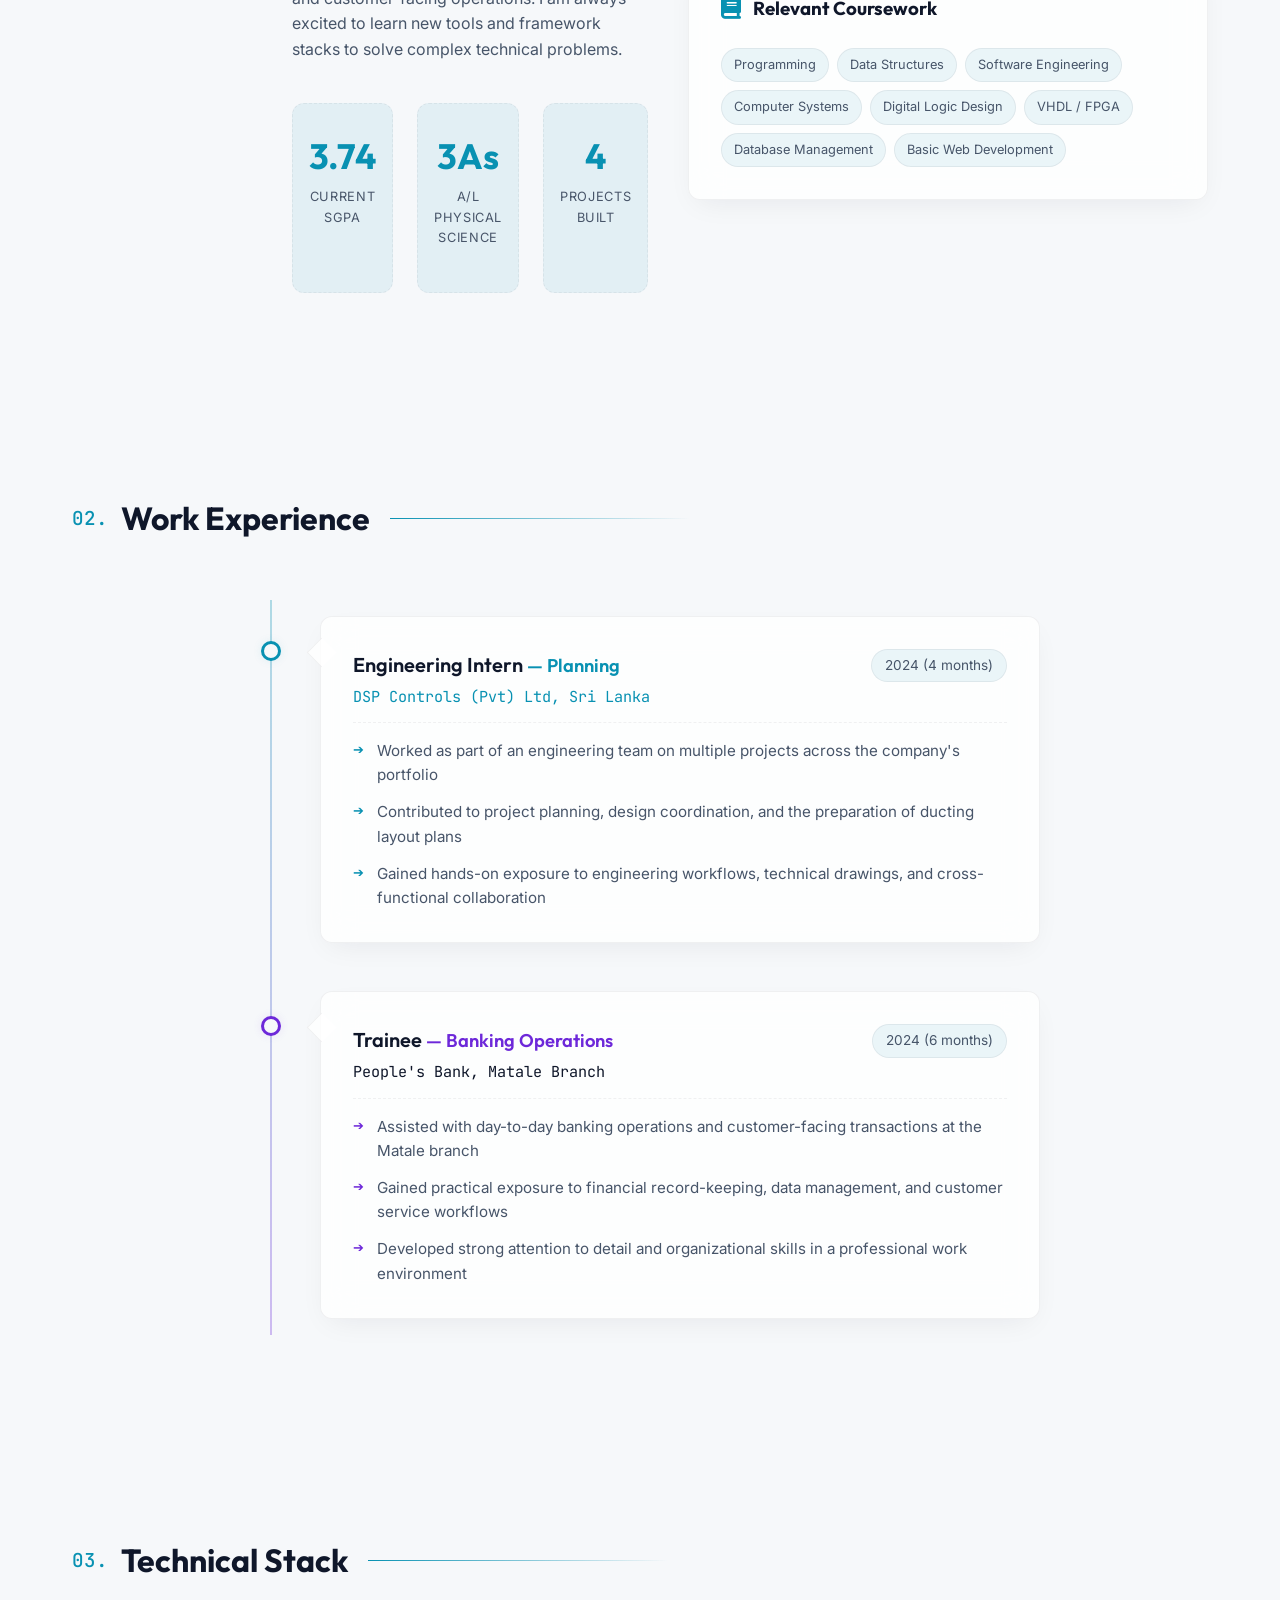
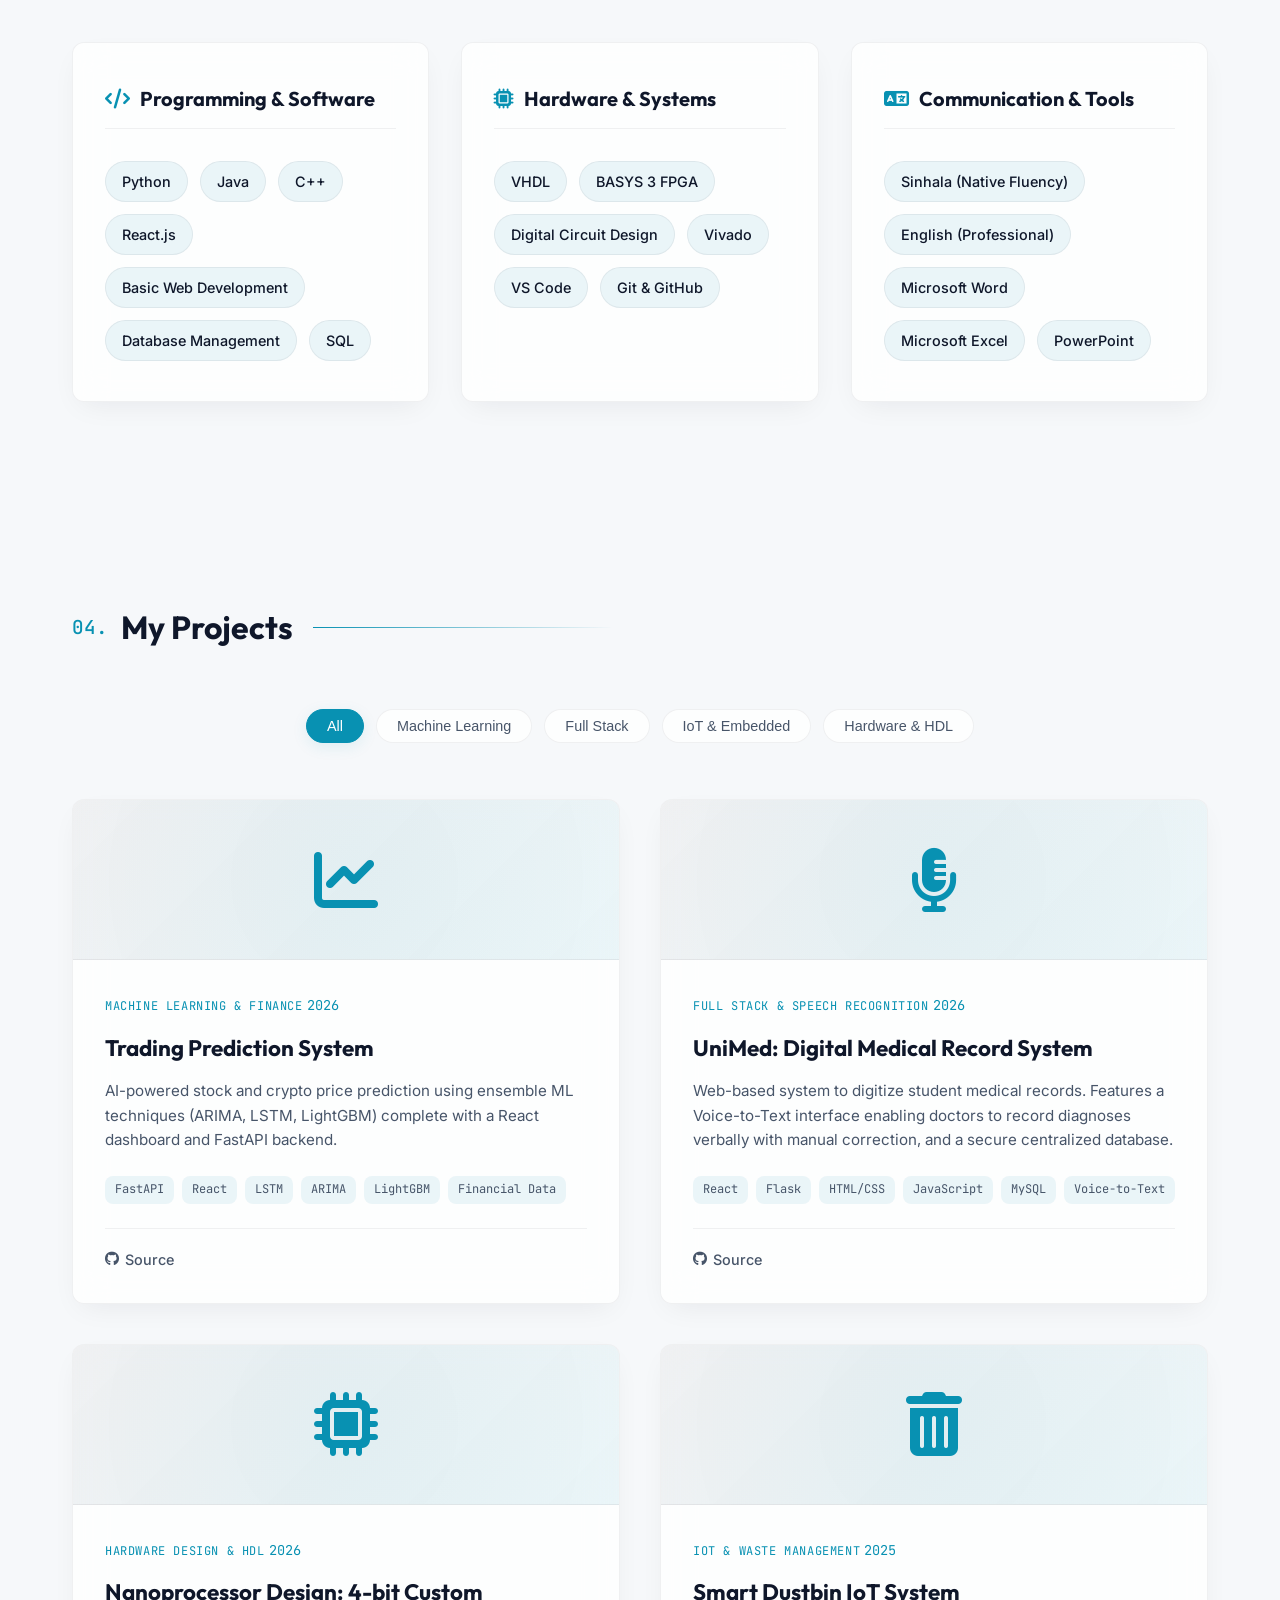
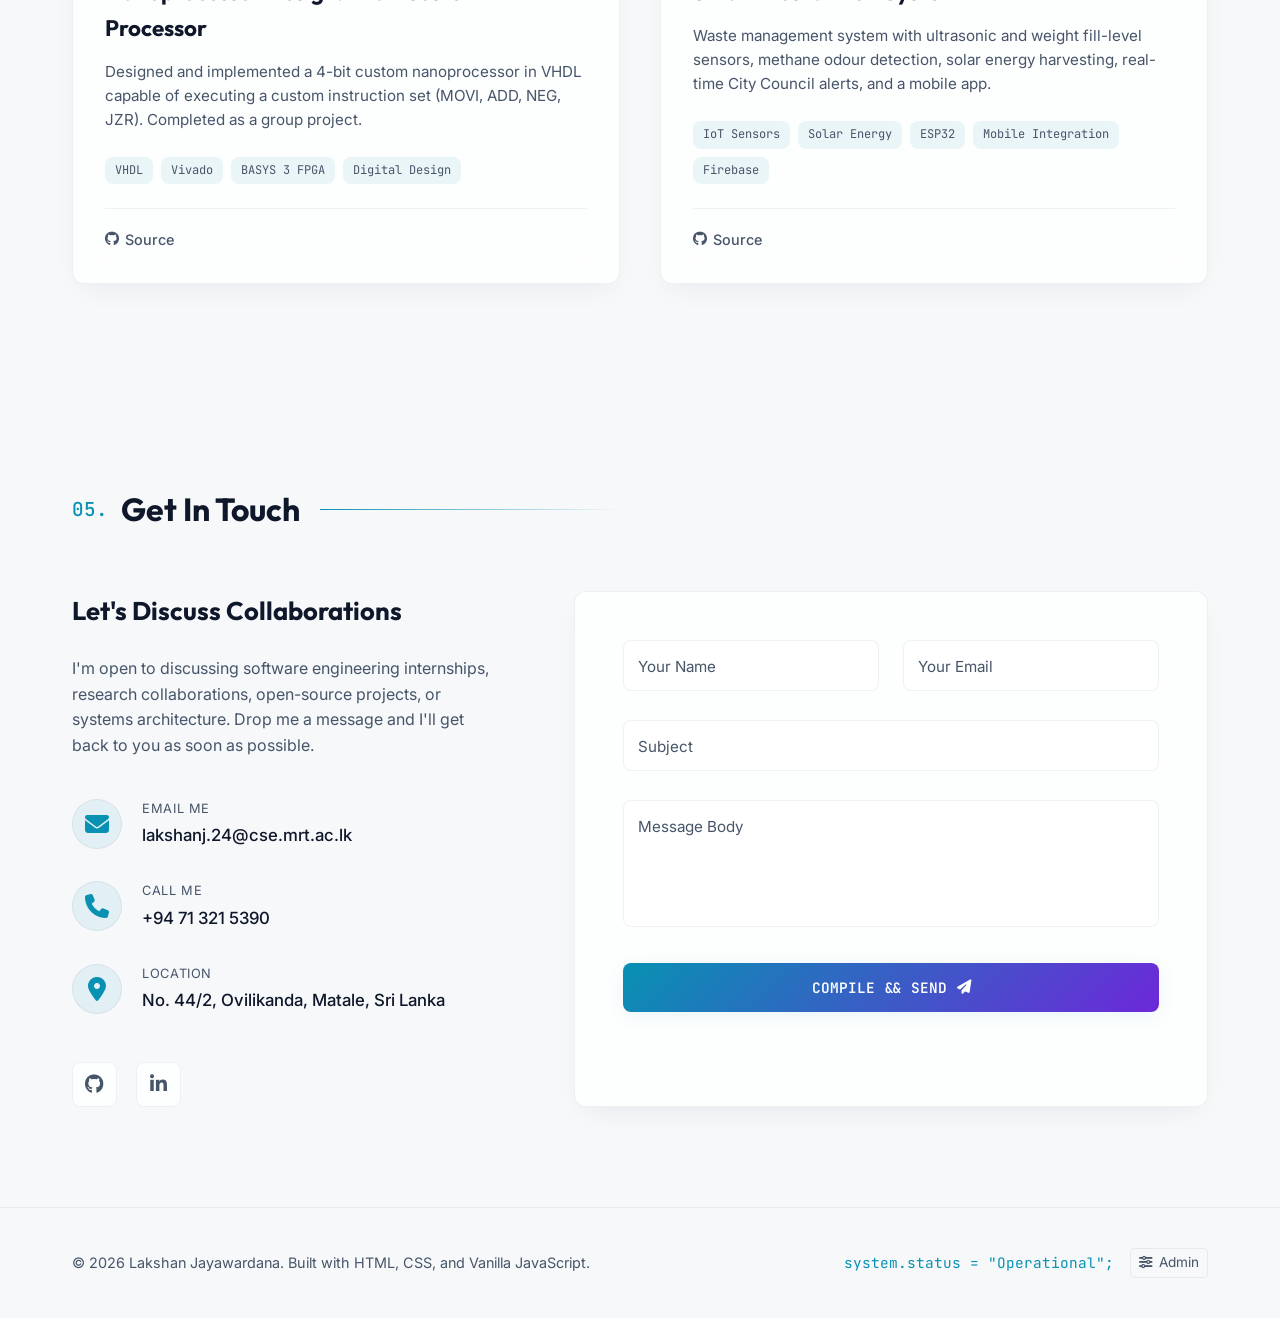
==== commit 0f910340: "admin pannel" ====
--- a/index.html
+++ b/index.html
@@ -63,20 +63,20 @@
                 <span class="terminal-dot red"></span>
                 <span class="terminal-dot yellow"></span>
                 <span class="terminal-dot green"></span>
-                <span class="terminal-text">std::cout &lt;&lt; "Hello World!";</span>
-            </div>
-            <h1 class="hero-title">Lakshan Jayawardana</h1>
+                <span class="terminal-text" id="hero-terminal-text">std::cout &lt;&lt; "Hello World!";</span>
+            </div>
+            <h1 class="hero-title" id="hero-name">Lakshan Jayawardana</h1>
             <h2 class="hero-subtitle">I'm a <span id="typed-text"></span><span class="typed-cursor">|</span></h2>
-            <p class="hero-description">
+            <p class="hero-description" id="hero-description">
                 A motivated Computer Science & Engineering undergraduate at the University of Moratuwa. Eager to apply
                 technical skills in IoT architectures, hardware design (VHDL), and software development to solve
                 real-world engineering challenges.
             </p>
             <div class="hero-cta">
-                <a href="#projects" class="btn btn-primary">
+                <a href="#projects" class="btn btn-primary" id="hero-projects-btn">
                     <i class="fa-solid fa-code-branch"></i> View Projects
                 </a>
-                <a href="assets/CV_Lakshan_Jayawardana.pdf" class="btn btn-secondary" target="_blank"
+                <a href="assets/CV_Lakshan_Jayawardana.pdf" class="btn btn-secondary" id="hero-cv-btn" target="_blank"
                     download="CV_Lakshan_Jayawardana.pdf">
                     <i class="fa-solid fa-file-pdf"></i> Download CV
                 </a>
@@ -107,28 +107,30 @@
                     <div class="about-img-container" style="width: 160px; flex-shrink: 0; margin: 0 auto;">
                         <div class="profile-card"
                             style="width: 160px; height: 160px; border-radius: 50%; overflow: hidden; flex-shrink: 0; box-shadow: 0 0 0 3px var(--primary-color), 0 10px 30px -10px var(--shadow-color); background: var(--card-bg); display: block;">
-                            <img src="assets/image.jpg" alt="Lakshan Jayawardana" class="profile-img"
+                            <img src="assets/image.jpg" alt="Lakshan Jayawardana" class="profile-img" id="about-profile-img"
                                 style="width: 100%; height: 100%; border-radius: 50%; object-fit: cover; object-position: center 70%; display: block; transition: transform var(--transition-speed) ease;">
                         </div>
                     </div>
 
-                    <div class="about-info">
-                        <p class="paragraph-lead">
+                    <div class="about-info" id="about-info-container">
+                        <p class="paragraph-lead" id="about-lead">
                             Hello! I am a Computer Science & Engineering undergraduate at the University of Moratuwa
                             with a passion for designing connected hardware systems and building responsive software.
                         </p>
-                        <p>
-                            My academic journey is focused on developing robust and efficient solutions. I have
-                            experience designing custom digital systems (such as a VHDL 4-bit nanoprocessor) and
-                            implementing IoT architectures complete with real-time dashboards, environmental sensor
-                            networks, and solar energy integration.
-                        </p>
-                        <p>
-                            I enjoy team-based projects and cross-functional collaborations, bringing hands-on
-                            experience in planning, design coordination, and customer-facing operations. I am always
-                            excited to learn new tools and framework stacks to solve complex technical problems.
-                        </p>
-                        <div class="stats-grid">
+                        <div id="about-paragraphs-container">
+                            <p>
+                                My academic journey is focused on developing robust and efficient solutions. I have
+                                experience designing custom digital systems (such as a VHDL 4-bit nanoprocessor) and
+                                implementing IoT architectures complete with real-time dashboards, environmental sensor
+                                networks, and solar energy integration.
+                            </p>
+                            <p>
+                                I enjoy team-based projects and cross-functional collaborations, bringing hands-on
+                                experience in planning, design coordination, and customer-facing operations. I am always
+                                excited to learn new tools and framework stacks to solve complex technical problems.
+                            </p>
+                        </div>
+                        <div class="stats-grid" id="about-stats-container">
                             <div class="stat-card">
                                 <h3 class="stat-num">3.74</h3>
                                 <p class="stat-label">Current SGPA</p>
@@ -150,26 +152,28 @@
                                 <i class="fa-solid fa-graduation-cap card-icon"></i>
                                 <h3>Education</h3>
                             </div>
-                            <div class="education-item" style="margin-bottom: 1.5rem;">
-                                <h4 class="edu-degree">B.Sc. in Computer Science & Engineering</h4>
-                                <p class="edu-school">University of Moratuwa</p>
-                                <div
-                                    style="display: flex; justify-content: space-between; align-items: center; margin-top: 0.25rem; flex-wrap: wrap; gap: 0.5rem;">
-                                    <span class="edu-date">2024 — Present (1st Year)</span>
-                                    <span
-                                        style="font-family: 'JetBrains Mono', monospace; font-size: 0.8rem; color: var(--secondary-color); background: var(--secondary-glow); padding: 2px 8px; border-radius: 4px; border: 1px solid var(--card-border);">SGPA:
-                                        3.74</span>
-                                </div>
-                            </div>
-                            <div class="education-item" style="margin-bottom: 1.5rem;">
-                                <h4 class="edu-degree">GCE Advanced Level (Physical Science)</h4>
-                                <p class="edu-school">Govt. Science College, Matale</p>
-                                <span class="edu-date">2019 — 2023</span>
-                            </div>
-                            <div class="education-item">
-                                <h4 class="edu-degree">Secondary & Primary Education</h4>
-                                <p class="edu-school">Ovilikanda Maha Vidyalaya, Matale</p>
-                                <span class="edu-date">2010 — 2018</span>
+                            <div id="education-list-container">
+                                <div class="education-item" style="margin-bottom: 1.5rem;">
+                                    <h4 class="edu-degree">B.Sc. in Computer Science & Engineering</h4>
+                                    <p class="edu-school">University of Moratuwa</p>
+                                    <div
+                                        style="display: flex; justify-content: space-between; align-items: center; margin-top: 0.25rem; flex-wrap: wrap; gap: 0.5rem;">
+                                        <span class="edu-date">2024 — Present (1st Year)</span>
+                                        <span
+                                            style="font-family: 'JetBrains Mono', monospace; font-size: 0.8rem; color: var(--secondary-color); background: var(--secondary-glow); padding: 2px 8px; border-radius: 4px; border: 1px solid var(--card-border);">SGPA:
+                                            3.74</span>
+                                    </div>
+                                </div>
+                                <div class="education-item" style="margin-bottom: 1.5rem;">
+                                    <h4 class="edu-degree">GCE Advanced Level (Physical Science)</h4>
+                                    <p class="edu-school">Govt. Science College, Matale</p>
+                                    <span class="edu-date">2019 — 2023</span>
+                                </div>
+                                <div class="education-item">
+                                    <h4 class="edu-degree">Secondary & Primary Education</h4>
+                                    <p class="edu-school">Ovilikanda Maha Vidyalaya, Matale</p>
+                                    <span class="edu-date">2010 — 2018</span>
+                                </div>
                             </div>
                         </div>
 
@@ -178,7 +182,7 @@
                                 <i class="fa-solid fa-book card-icon"></i>
                                 <h3>Relevant Coursework</h3>
                             </div>
-                            <div class="coursework-tags">
+                            <div class="coursework-tags" id="coursework-tags-container">
                                 <span class="course-tag">Programming</span>
                                 <span class="course-tag">Data Structures</span>
                                 <span class="course-tag">Software Engineering</span>
@@ -203,7 +207,7 @@
                     <div class="section-line"></div>
                 </div>
 
-                <div class="experience-timeline">
+                <div class="experience-timeline" id="experience-timeline-container">
                     <!-- Item 1: Engineering Intern -->
                     <div class="timeline-item">
                         <div class="timeline-dot"></div>
@@ -263,7 +267,7 @@
                     <div class="section-line"></div>
                 </div>
 
-                <div class="skills-grid">
+                <div class="skills-grid" id="skills-grid-container">
                     <!-- Programming & Software -->
                     <div class="card glass-card skill-category-card">
                         <h3 class="skill-category-title"><i class="fa-solid fa-code"></i> Programming & Software</h3>
@@ -316,7 +320,7 @@
                 </div>
 
                 <!-- Projects Filter -->
-                <div class="project-filters">
+                <div class="project-filters" id="project-filters-container">
                     <button class="filter-btn active" data-filter="all">All</button>
                     <button class="filter-btn" data-filter="ml">Machine Learning</button>
                     <button class="filter-btn" data-filter="web">Full Stack</button>
@@ -325,7 +329,7 @@
                 </div>
 
                 <!-- Projects Grid -->
-                <div class="projects-grid">
+                <div class="projects-grid" id="projects-grid-container">
                     <!-- Project 1: Trading Prediction System -->
                     <div class="project-card glass-card" data-category="ml">
                         <div class="project-img-placeholder">
@@ -466,18 +470,18 @@
 
                 <div class="contact-grid">
                     <div class="contact-info">
-                        <h3 class="contact-subtitle">Let's Discuss Collaborations</h3>
-                        <p>
+                        <h3 class="contact-subtitle" id="contact-subtitle">Let's Discuss Collaborations</h3>
+                        <p id="contact-desc">
                             I'm open to discussing software engineering internships, research collaborations,
                             open-source projects, or systems architecture. Drop me a message and I'll get back to you as
                             soon as possible.
                         </p>
-                        <div class="contact-details">
+                        <div class="contact-details" id="contact-details-container">
                             <div class="contact-detail-item">
                                 <i class="fa-solid fa-envelope detail-icon"></i>
                                 <div>
                                     <span class="detail-label">Email Me</span>
-                                    <a href="mailto:lakshanj.24@cse.mrt.ac.lk"
+                                    <a href="mailto:lakshanj.24@cse.mrt.ac.lk" id="contact-email"
                                         class="detail-value">lakshanj.24@cse.mrt.ac.lk</a>
                                 </div>
                             </div>
@@ -485,21 +489,21 @@
                                 <i class="fa-solid fa-phone detail-icon"></i>
                                 <div>
                                     <span class="detail-label">Call Me</span>
-                                    <a href="tel:+94713215390" class="detail-value">+94 71 321 5390</a>
+                                    <a href="tel:+94713215390" id="contact-phone" class="detail-value">+94 71 321 5390</a>
                                 </div>
                             </div>
                             <div class="contact-detail-item">
                                 <i class="fa-solid fa-location-dot detail-icon"></i>
                                 <div>
                                     <span class="detail-label">Location</span>
-                                    <span class="detail-value">No. 44/2, Ovilikanda, Matale, Sri Lanka</span>
-                                </div>
-                            </div>
-                        </div>
-                        <div class="social-links">
-                            <a href="https://github.com/LakshanSj" target="_blank" rel="noopener noreferrer"
+                                    <span class="detail-value" id="contact-location">No. 44/2, Ovilikanda, Matale, Sri Lanka</span>
+                                </div>
+                            </div>
+                        </div>
+                        <div class="social-links" id="contact-socials-container">
+                            <a href="https://github.com/LakshanSj" id="contact-github" target="_blank" rel="noopener noreferrer"
                                 aria-label="GitHub"><i class="fa-brands fa-github"></i></a>
-                            <a href="https://www.linkedin.com/in/lakshan-jayawardana/" target="_blank"
+                            <a href="https://www.linkedin.com/in/lakshan-jayawardana/" id="contact-linkedin" target="_blank"
                                 rel="noopener noreferrer" aria-label="LinkedIn"><i
                                     class="fa-brands fa-linkedin-in"></i></a>
                         </div>
@@ -542,11 +546,17 @@
     <footer class="footer">
         <div class="container footer-container">
             <p class="copyright">&copy; 2026 Lakshan Jayawardana. Built with HTML, CSS, and Vanilla JavaScript.</p>
-            <p class="footer-tag">system.status = "Operational";</p>
+            <div class="footer-actions" style="display: flex; align-items: center; gap: 1rem;">
+                <p class="footer-tag">system.status = "Operational";</p>
+                <a href="admin.html" class="admin-portal-link" title="Admin Panel (Ctrl + Shift + A)" style="color: var(--text-muted); font-size: 0.85rem; text-decoration: none; display: inline-flex; align-items: center; gap: 0.35rem; padding: 3px 8px; border-radius: 4px; border: 1px solid var(--card-border); transition: all var(--transition-speed) ease;">
+                    <i class="fa-solid fa-sliders"></i> Admin
+                </a>
+            </div>
         </div>
     </footer>
 
-    <!-- Main JavaScript -->
+    <!-- Portfolio Data & Main JavaScript -->
+    <script src="data.js"></script>
     <script src="script.js"></script>
 </body>
 
--- a/style.css
+++ b/style.css
@@ -1380,4 +1380,23 @@
         gap: 1rem;
         text-align: center;
     }
+}
+
+/* Project Card Custom Image Hover */
+.project-card .project-img-placeholder img {
+    width: 100%;
+    height: 100%;
+    object-fit: cover;
+    transition: transform var(--transition-speed) ease;
+}
+
+.project-card:hover .project-img-placeholder img {
+    transform: scale(1.06);
+}
+
+/* Admin Portal Link Styling */
+.admin-portal-link:hover {
+    color: var(--primary-color) !important;
+    border-color: var(--primary-color) !important;
+    background: var(--highlight-bg);
 }
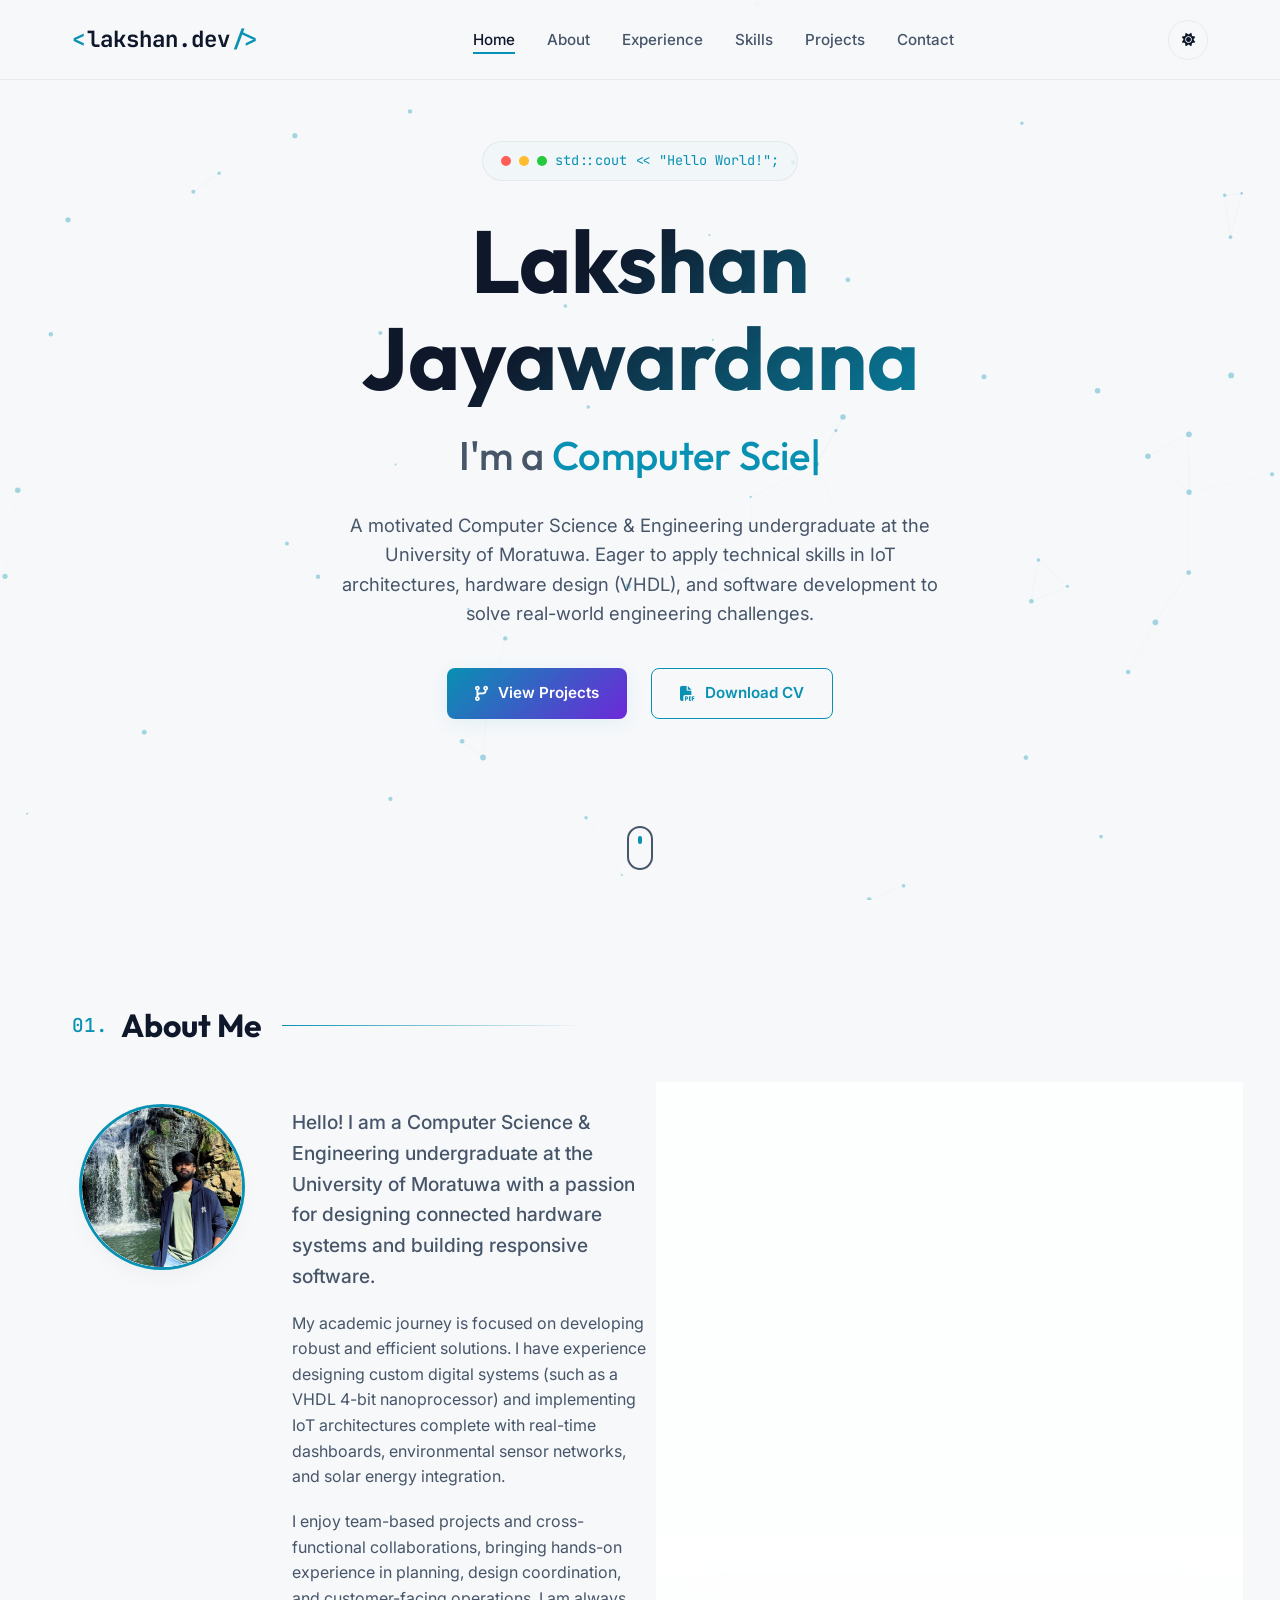
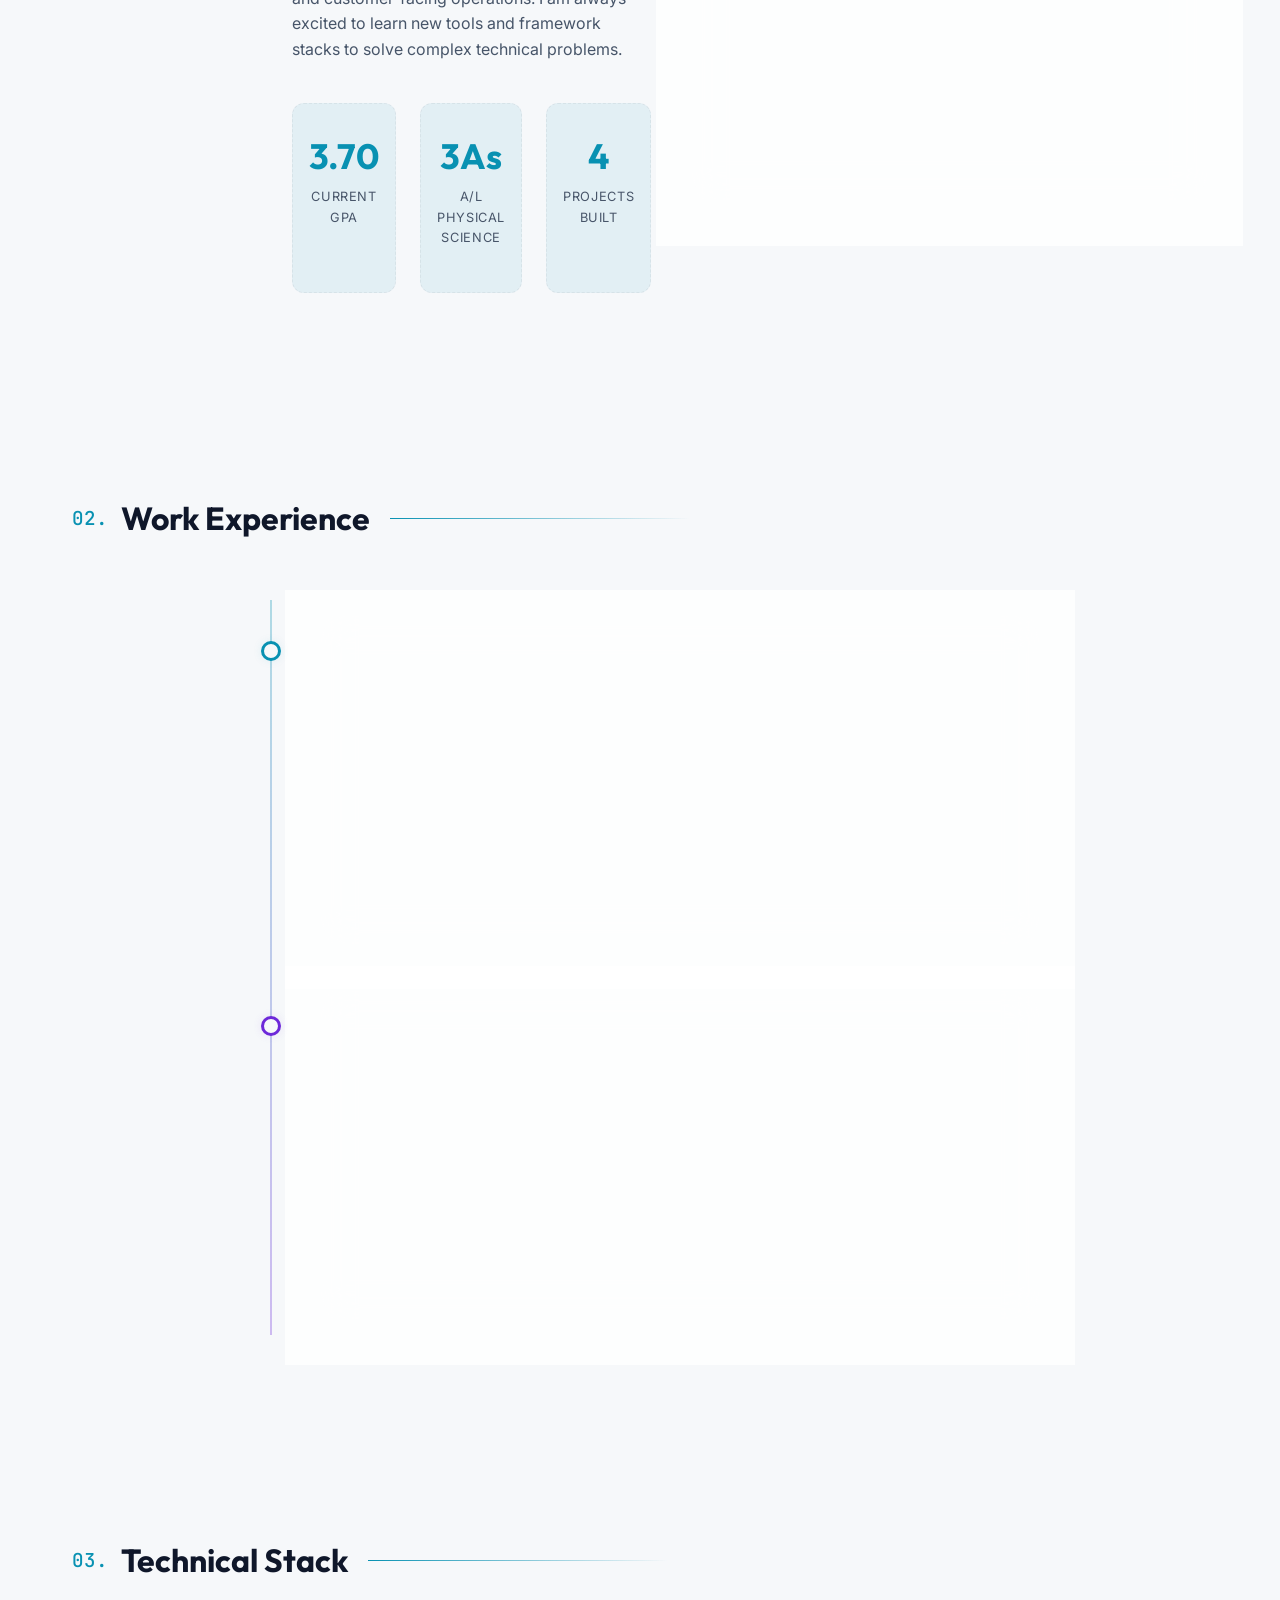
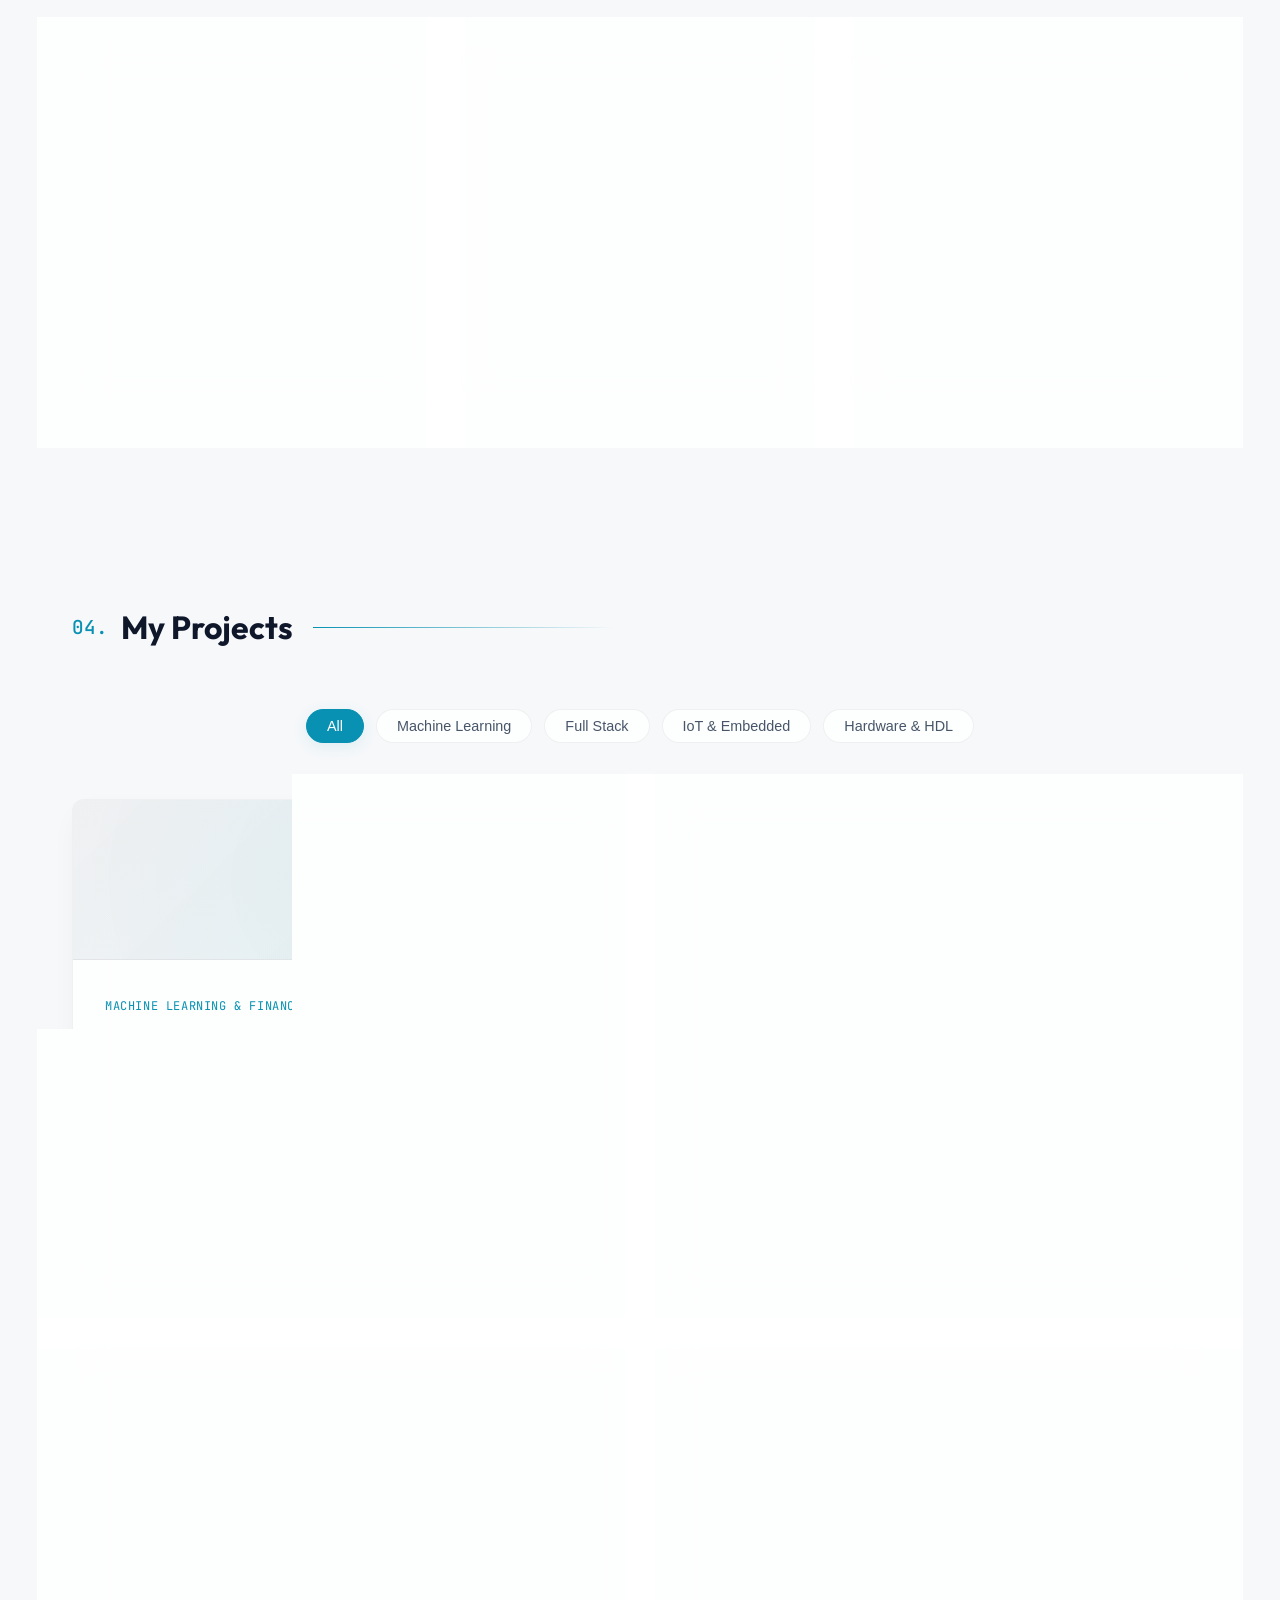
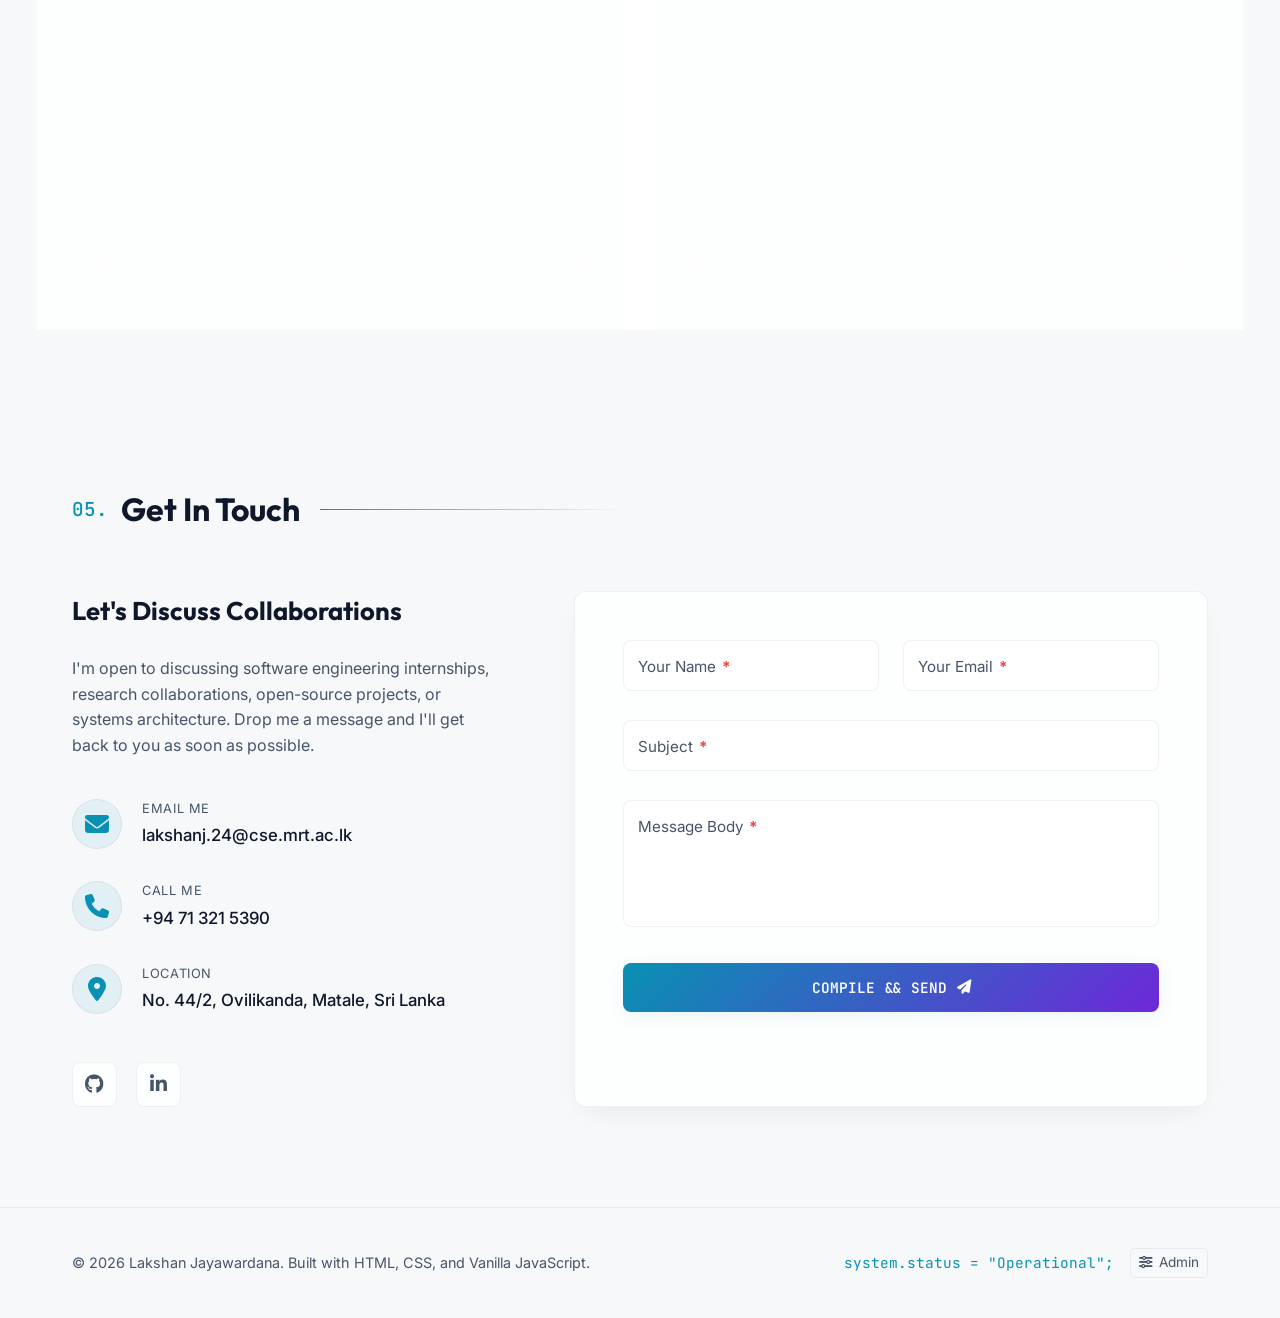
==== commit c01df4ff: "Add contact form validation" ====
--- a/index.html
+++ b/index.html
@@ -511,24 +511,28 @@
 
                     <!-- Contact Form -->
                     <div class="card glass-card contact-card">
-                        <form id="contact-form" class="contact-form">
+                        <form id="contact-form" class="contact-form" novalidate>
                             <div class="form-row">
                                 <div class="form-group">
                                     <input type="text" id="name" name="name" required placeholder=" ">
-                                    <label for="name">Your Name</label>
+                                    <label for="name">Your Name <span class="required-star">*</span></label>
+                                    <span class="field-error-msg" id="name-error"></span>
                                 </div>
                                 <div class="form-group">
                                     <input type="email" id="email" name="email" required placeholder=" ">
-                                    <label for="email">Your Email</label>
+                                    <label for="email">Your Email <span class="required-star">*</span></label>
+                                    <span class="field-error-msg" id="email-error"></span>
                                 </div>
                             </div>
                             <div class="form-group">
                                 <input type="text" id="subject" name="subject" required placeholder=" ">
-                                <label for="subject">Subject</label>
+                                <label for="subject">Subject <span class="required-star">*</span></label>
+                                <span class="field-error-msg" id="subject-error"></span>
                             </div>
                             <div class="form-group">
                                 <textarea id="message" name="message" rows="5" required placeholder=" "></textarea>
-                                <label for="message">Message Body</label>
+                                <label for="message">Message Body <span class="required-star">*</span></label>
+                                <span class="field-error-msg" id="message-error"></span>
                             </div>
                             <button type="submit" id="submit-btn" class="btn btn-primary btn-submit">
                                 <span>compile &amp;&amp; send</span>
--- a/style.css
+++ b/style.css
@@ -980,6 +980,39 @@
     box-shadow: 0 0 0 3px var(--primary-glow);
 }
 
+.required-star {
+    color: #ef4444;
+    font-weight: bold;
+    margin-left: 2px;
+}
+
+.form-group input.field-invalid,
+.form-group textarea.field-invalid {
+    border-color: #ef4444 !important;
+    box-shadow: 0 0 0 3px rgba(239, 68, 68, 0.25) !important;
+    animation: inputShake 0.4s ease-in-out;
+}
+
+.field-error-msg {
+    display: none;
+    color: #f87171;
+    font-size: 0.78rem;
+    font-family: 'JetBrains Mono', monospace;
+    margin-top: 0.4rem;
+    padding-left: 0.25rem;
+    text-align: left;
+}
+
+.field-error-msg.active {
+    display: block;
+}
+
+@keyframes inputShake {
+    0%, 100% { transform: translateX(0); }
+    20%, 60% { transform: translateX(-4px); }
+    40%, 80% { transform: translateX(4px); }
+}
+
 .btn-submit {
     justify-content: center;
     padding: 15px 30px;
